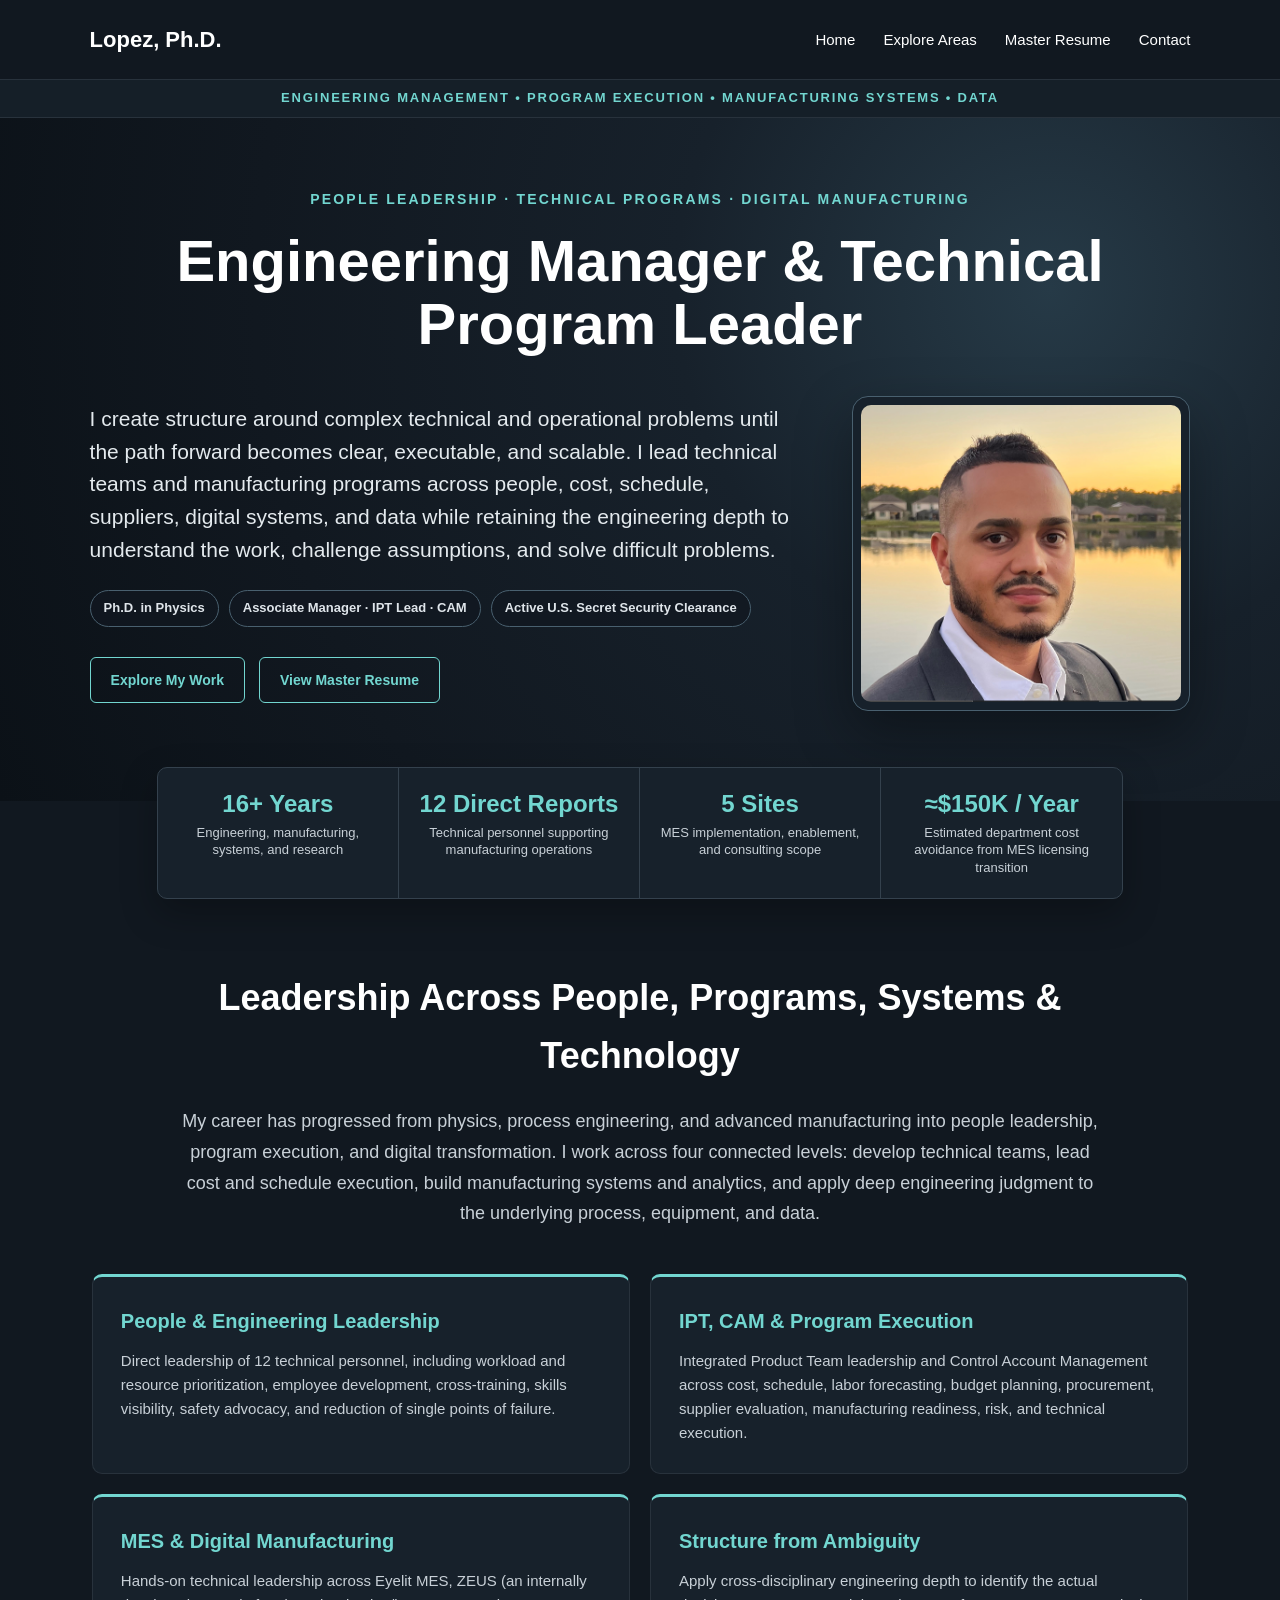
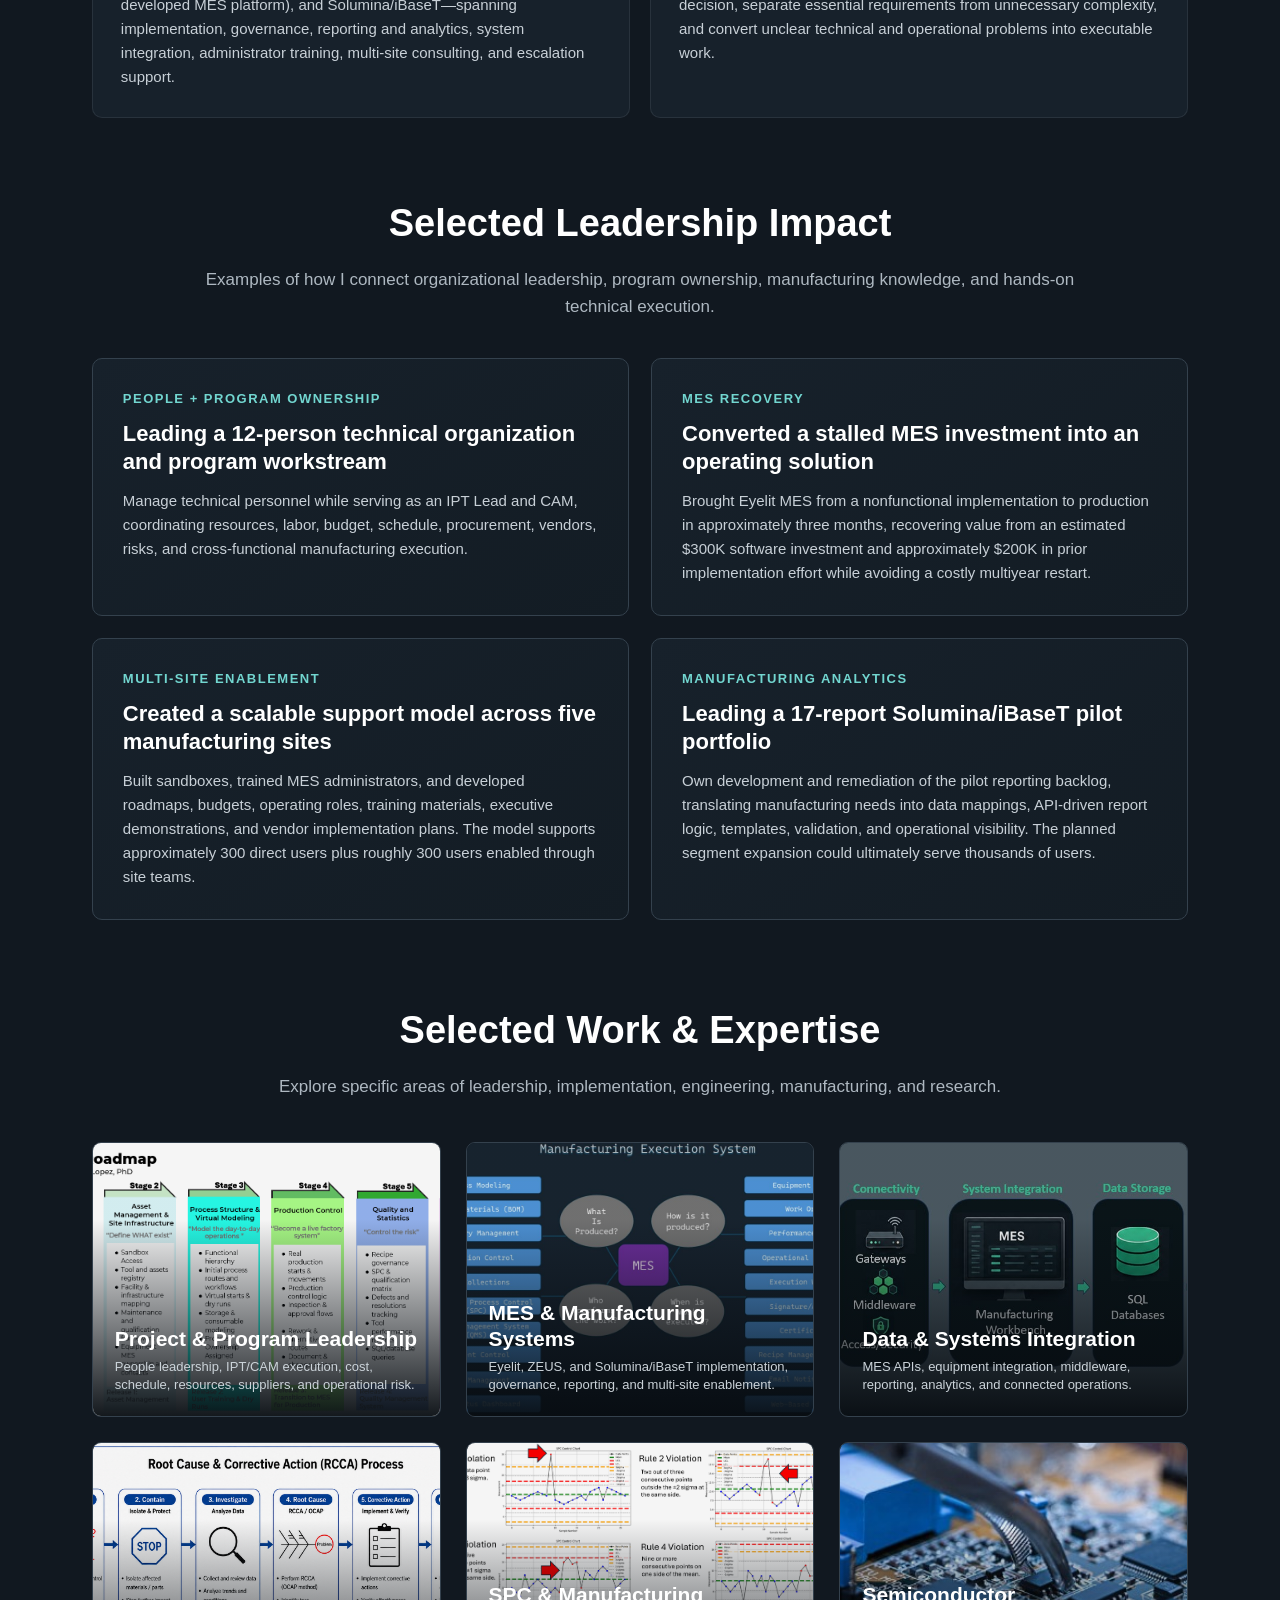
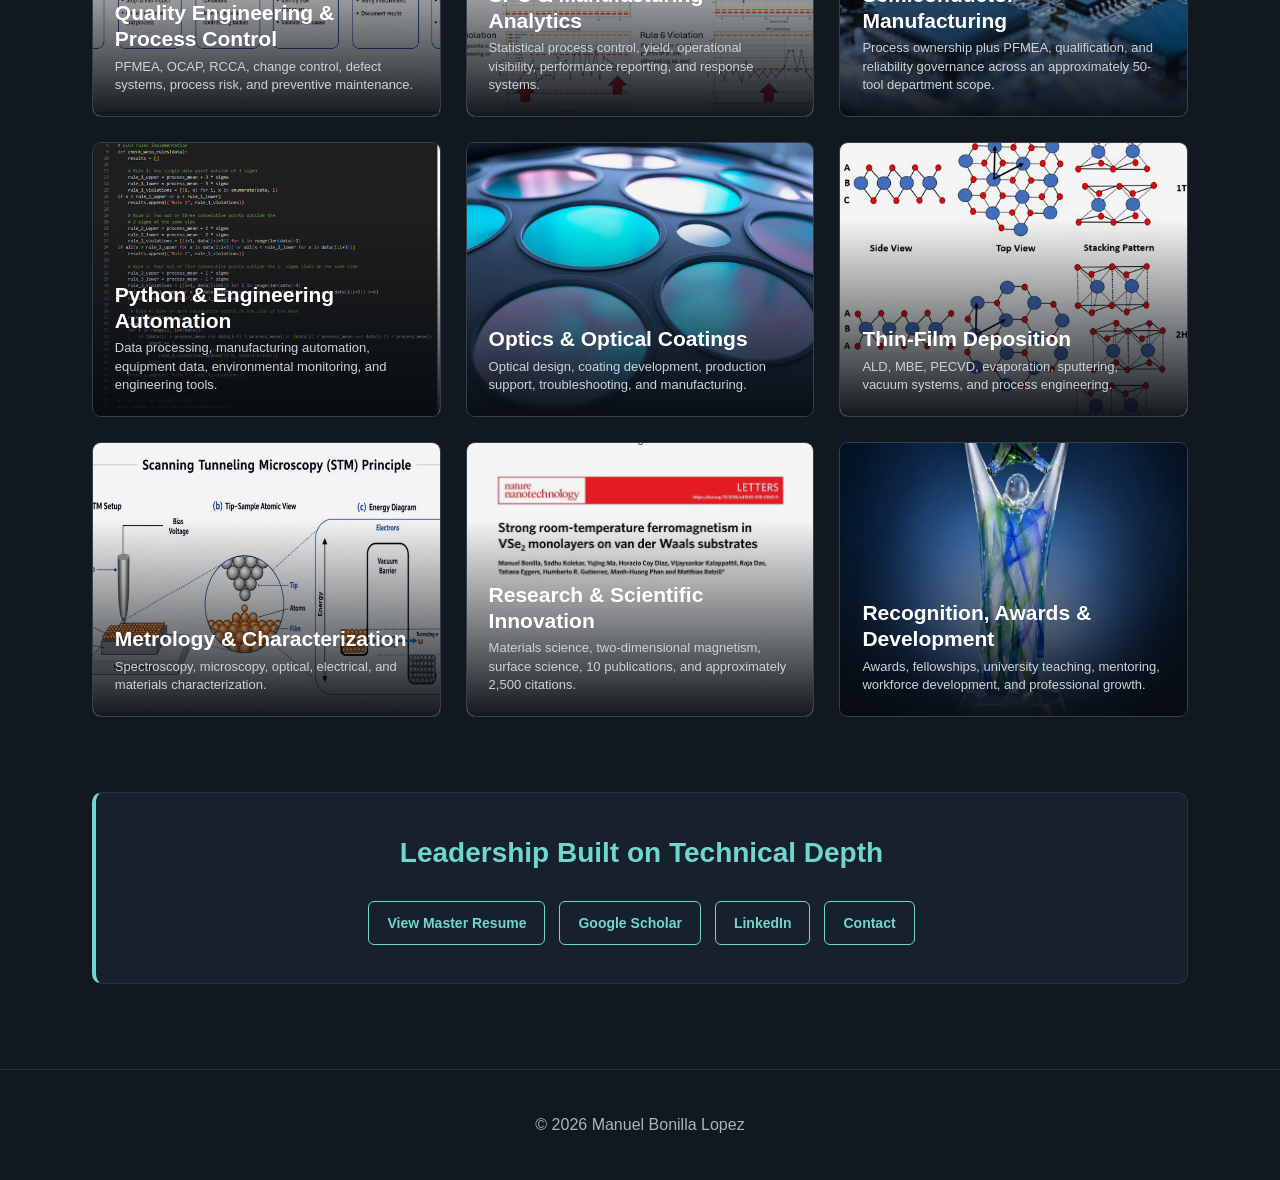
==== index.html @ f8a0693d "Update index.html" ====
<!DOCTYPE html>
<html lang="en">
<head>
  <!-- Google tag (gtag.js) -->
  <script async src="https://www.googletagmanager.com/gtag/js?id=G-2E1W9HQ8JG"></script>
  <script>
    window.dataLayer = window.dataLayer || [];
    function gtag(){dataLayer.push(arguments);}
    gtag('js', new Date());

    gtag('config', 'G-2E1W9HQ8JG');
  </script>
  <meta charset="UTF-8">
  <meta name="viewport" content="width=device-width, initial-scale=1.0">
  <title>Manuel Bonilla Lopez, Ph.D. | Engineering Manager &amp; Technical Program Leader</title>

  <meta name="description" content="Engineering manager and technical program leader with experience across manufacturing operations, IPT and CAM execution, MES, digital transformation, data, semiconductor manufacturing, optics, and advanced materials.">
  <meta name="theme-color" content="#111820">
  <link rel="canonical" href="https://mbonilla1888.github.io/">

  <meta property="og:type" content="website">
  <meta property="og:title" content="Manuel Bonilla Lopez, Ph.D. | Engineering Manager &amp; Technical Program Leader">
  <meta property="og:description" content="People leadership, technical program execution, digital manufacturing, MES, data, and deep engineering expertise.">
  <meta property="og:url" content="https://mbonilla1888.github.io/">

  <style>
    /* =========================================================
       GLOBAL
    ========================================================= */

    * {
      box-sizing: border-box;
      margin: 0;
      padding: 0;
    }

    html {
      scroll-behavior: smooth;
    }

    body {
      font-family: Arial, Helvetica, sans-serif;
      background: #111820;
      color: white;
      line-height: 1.6;
    }

    a {
      color: inherit;
    }

    /* =========================================================
       STICKY HEADER
    ========================================================= */

    .sticky-shell {
      position: sticky;
      top: 0;
      z-index: 1000;
      background: #111820;
    }

    header {
      display: flex;
      justify-content: space-between;
      align-items: center;
      padding: 22px 7%;
      background: #111820;
      border-bottom: 1px solid #28323c;
    }

    .name {
      font-size: 22px;
      font-weight: bold;
      white-space: nowrap;
    }

    nav {
      display: flex;
      align-items: center;
      gap: 28px;
    }

    nav a {
      color: white;
      text-decoration: none;
      font-size: 15px;
      transition: color .2s ease;
    }

    nav a:hover {
      color: #72d6d0;
    }

    .page-bar {
      background: #151f28;
      color: #72d6d0;
      text-align: center;
      font-size: 13px;
      font-weight: bold;
      letter-spacing: 1.8px;
      text-transform: uppercase;
      padding: 8px 20px;
      border-bottom: 1px solid #28323c;
    }

    /* =========================================================
       HERO
    ========================================================= */

    .hero {
      min-height: 560px;
      display: flex;
      align-items: center;
      padding: 70px 7% 90px;
      background:
        radial-gradient(
          circle at 82% 25%,
          #263a47 0,
          #17212b 32%,
          #111820 68%,
          #0b1117 100%
        );
    }

    .hero-shell {
      width: 100%;
      max-width: 1200px;
      margin: auto;
    }

    .hero-heading {
      max-width: 1100px;
      margin: 0 auto 40px;
      text-align: center;
    }

    .hero-small {
      color: #72d6d0;
      font-size: 14px;
      font-weight: bold;
      letter-spacing: 2.2px;
      text-transform: uppercase;
      margin-bottom: 20px;
    }

    .hero h1 {
      font-size: 58px;
      line-height: 1.08;
      margin-bottom: 0;
    }

    .hero-inner {
      width: 100%;
      display: grid;
      grid-template-columns: minmax(0, 1.35fr) minmax(320px, .65fr);
      gap: 60px;
      align-items: center;
    }

    .hero-content {
      max-width: 780px;
    }

    .hero-lead {
      max-width: 780px;
      font-size: 21px;
      line-height: 1.55;
      color: #e4eaee;
    }

    .hero-credentials {
      display: flex;
      flex-wrap: wrap;
      gap: 10px;
      margin-top: 24px;
    }

    .hero-credentials span {
      display: inline-block;
      padding: 7px 13px;
      color: #dfe5ea;
      background: rgba(17, 24, 32, .78);
      border: 1px solid #49606f;
      border-radius: 999px;
      font-size: 13px;
      font-weight: bold;
    }

    .hero-actions {
      display: flex;
      flex-wrap: wrap;
      gap: 14px;
      margin-top: 30px;
    }

    .hero-actions a {
      display: inline-block;
      text-decoration: none;
      border: 1px solid #72d6d0;
      color: #72d6d0;
      padding: 11px 20px;
      border-radius: 6px;
      font-weight: bold;
      font-size: 14px;
      transition: all .2s ease;
    }

    .hero-actions a:hover {
      background: #72d6d0;
      color: #111820;
    }

    .hero-profile {
      width: 100%;
      max-width: 430px;
      justify-self: end;
      padding: 8px;
      background: #17212b;
      border: 1px solid #49606f;
      border-radius: 16px;
      box-shadow: 0 22px 55px rgba(0, 0, 0, .35);
    }

    .hero-profile img {
      display: block;
      width: 100%;
      height: auto;
      border-radius: 10px;
    }

    nav a:focus-visible,
    .hero-actions a:focus-visible,
    .project-card:focus-visible,
    .closing-links a:focus-visible {
      outline: 3px solid #72d6d0;
      outline-offset: 4px;
    }

    /* =========================================================
       IMPACT STRIP
    ========================================================= */

    .impact-strip {
      position: relative;
      z-index: 2;
      max-width: 1120px;
      margin: -34px auto 0;
      padding: 0 6%;
    }

    .impact-grid {
      display: grid;
      grid-template-columns: repeat(4, 1fr);
      background: #17212b;
      border: 1px solid #34414d;
      border-radius: 10px;
      box-shadow: 0 14px 36px rgba(0, 0, 0, .28);
      overflow: hidden;
    }

    .impact-item {
      padding: 22px 16px;
      text-align: center;
      border-right: 1px solid #34414d;
    }

    .impact-item:last-child {
      border-right: 0;
    }

    .impact-item strong {
      display: block;
      color: #72d6d0;
      font-size: 24px;
      line-height: 1.15;
      margin-bottom: 6px;
    }

    .impact-item span {
      display: block;
      color: #c8d0d7;
      font-size: 13px;
      line-height: 1.35;
    }

    /* =========================================================
       MAIN
    ========================================================= */

    main {
      max-width: 1250px;
      margin: auto;
      padding: 70px 6% 85px;
    }

    /* =========================================================
       POSITIONING
    ========================================================= */

    .intro {
      max-width: 1000px;
      margin: 0 auto 45px;
      text-align: center;
    }

    .intro h2 {
      font-size: 36px;
      margin-bottom: 22px;
    }

    .intro p {
      color: #c8d0d7;
      font-size: 18px;
      line-height: 1.7;
      max-width: 920px;
      margin: auto;
    }

    /* =========================================================
       LEADERSHIP VALUE
    ========================================================= */

    .value-grid {
      display: grid;
      grid-template-columns: repeat(2, 1fr);
      gap: 20px;
      margin-bottom: 75px;
    }

    .value-card {
      background: #17212b;
      border: 1px solid #28323c;
      border-top: 3px solid #72d6d0;
      border-radius: 10px;
      padding: 28px;
    }

    .value-card h3 {
      color: #72d6d0;
      font-size: 20px;
      margin-bottom: 12px;
    }

    .value-card p {
      color: #c8d0d7;
      font-size: 15px;
    }

    /* =========================================================
       SELECTED LEADERSHIP IMPACT
    ========================================================= */

    .leadership-impact {
      margin-bottom: 80px;
    }

    .section-heading {
      max-width: 880px;
      margin: 0 auto 38px;
      text-align: center;
    }

    .section-heading h2 {
      font-size: 38px;
      margin-bottom: 12px;
    }

    .section-heading p {
      color: #aeb8c1;
      font-size: 17px;
    }

    .leadership-grid {
      display: grid;
      grid-template-columns: repeat(2, 1fr);
      gap: 22px;
    }

    .leadership-card {
      background: linear-gradient(145deg, #17212b, #131c24);
      border: 1px solid #34414d;
      border-radius: 10px;
      padding: 30px;
    }

    .leadership-card .eyebrow {
      color: #72d6d0;
      font-size: 13px;
      font-weight: bold;
      letter-spacing: 1.5px;
      text-transform: uppercase;
      margin-bottom: 10px;
    }

    .leadership-card h3 {
      font-size: 22px;
      line-height: 1.3;
      margin-bottom: 12px;
    }

    .leadership-card p {
      color: #c8d0d7;
      font-size: 15px;
    }

    /* =========================================================
       EXPERTISE SECTION
    ========================================================= */

    .projects {
      scroll-margin-top: 120px;
    }

    .projects-heading {
      text-align: center;
      margin-bottom: 42px;
    }

    .projects-heading h2 {
      font-size: 38px;
      margin-bottom: 12px;
    }

    .projects-heading p {
      color: #aeb8c1;
      font-size: 17px;
    }

    /* =========================================================
       PROJECT GRID
    ========================================================= */

    .project-grid {
      display: grid;
      grid-template-columns: repeat(3, 1fr);
      gap: 25px;
    }

    .project-card {
      position: relative;
      height: 275px;
      overflow: hidden;
      border-radius: 9px;
      border: 1px solid #34414d;
      text-decoration: none;
      color: white;
      background: #17212b;
      transition: transform .25s ease, border-color .25s ease;
    }

    .project-card:hover {
      transform: translateY(-4px);
      border-color: #72d6d0;
    }

    .project-card img {
      width: 100%;
      height: 100%;
      object-fit: cover;
      display: block;
      transition: transform .35s ease;
    }

    .project-card:hover img {
      transform: scale(1.045);
    }

    .project-overlay {
      position: absolute;
      inset: 0;
      display: flex;
      flex-direction: column;
      justify-content: flex-end;
      padding: 22px;
      background:
        linear-gradient(
          to bottom,
          rgba(0, 0, 0, .04) 28%,
          rgba(7, 12, 17, .95) 100%
        );
    }

    .project-overlay h3 {
      font-size: 21px;
      line-height: 1.25;
      margin-bottom: 5px;
    }

    .project-overlay p {
      color: #cbd3d9;
      font-size: 13px;
      line-height: 1.4;
    }

    /* =========================================================
       CLOSING
    ========================================================= */

    .closing {
      margin-top: 75px;
      background: #17212b;
      border: 1px solid #28323c;
      border-left: 4px solid #72d6d0;
      border-radius: 10px;
      padding: 38px;
      text-align: center;
    }

    .closing h2 {
      color: #72d6d0;
      font-size: 28px;
      margin-bottom: 16px;
    }

    .closing p {
      color: #c8d0d7;
      max-width: 880px;
      margin: auto;
      font-size: 17px;
    }

    .closing-links {
      display: flex;
      justify-content: center;
      flex-wrap: wrap;
      gap: 14px;
      margin-top: 25px;
    }

    .closing-links a {
      text-decoration: none;
      color: #72d6d0;
      border: 1px solid #72d6d0;
      padding: 10px 18px;
      border-radius: 6px;
      font-weight: bold;
      font-size: 14px;
    }

    .closing-links a:hover {
      background: #72d6d0;
      color: #111820;
    }

    /* =========================================================
       FOOTER
    ========================================================= */

    footer {
      text-align: center;
      padding: 42px;
      border-top: 1px solid #28323c;
      color: #aab3bb;
    }

    /* =========================================================
       RESPONSIVE
    ========================================================= */

    @media (max-width: 1000px) {
      .hero-inner {
        grid-template-columns: 1fr;
        gap: 38px;
        text-align: center;
      }

      .hero-content {
        max-width: 900px;
        margin: auto;
      }

      .hero-lead {
        margin: auto;
      }

      .hero-credentials,
      .hero-actions {
        justify-content: center;
      }

      .hero-profile {
        max-width: 390px;
        margin: auto;
        justify-self: center;
      }

      .project-grid {
        grid-template-columns: repeat(2, 1fr);
      }

      .impact-grid {
        grid-template-columns: repeat(2, 1fr);
      }

      .impact-item:nth-child(2) {
        border-right: 0;
      }

      .impact-item:nth-child(-n+2) {
        border-bottom: 1px solid #34414d;
      }

      .hero h1 {
        font-size: 48px;
      }
    }

    @media (max-width: 700px) {
      header {
        flex-direction: column;
        gap: 15px;
        padding: 16px 5%;
      }

      nav {
        gap: 16px;
        flex-wrap: wrap;
        justify-content: center;
      }

      .name {
        font-size: 20px;
      }

      .page-bar {
        font-size: 11px;
      }

      .hero {
        min-height: auto;
        padding: 45px 7% 70px;
      }

      .hero-profile {
        max-width: 320px;
      }

      .hero h1 {
        font-size: 37px;
      }

      .hero-lead {
        font-size: 18px;
      }

      main {
        padding-top: 50px;
      }

      .intro h2,
      .section-heading h2,
      .projects-heading h2 {
        font-size: 31px;
      }

      .project-grid,
      .value-grid,
      .leadership-grid {
        grid-template-columns: 1fr;
      }

      .impact-strip {
        margin-top: -24px;
      }

      .project-card {
        height: 270px;
      }

      .closing {
        padding: 28px 22px;
      }
    }
  </style>
</head>

<body>
  <!-- =========================================================
       HEADER
  ========================================================= -->

  <div class="sticky-shell">
    <header>
      <div class="name"> Lopez, Ph.D.</div>

      <nav aria-label="Primary navigation">
        <a href="index.html">Home</a>
        <a href="#projects">Explore Areas</a>
        <a href="Manuel%20Bonilla%20Lopez%20PhD%20Master%20Resume.pdf">Master Resume</a>
        <a href="contact.html">Contact</a>
      </nav>
    </header>

    <div class="page-bar">
      Engineering Management • Program Execution • Manufacturing Systems • Data
    </div>
  </div>

  <!-- =========================================================
       HERO
  ========================================================= -->

  <section class="hero">
    <div class="hero-shell">
      <div class="hero-heading">
        <div class="hero-small">
          People Leadership · Technical Programs · Digital Manufacturing
        </div>

        <h1>Engineering Manager &amp; Technical Program Leader</h1>
      </div>

      <div class="hero-inner">
        <div class="hero-content">
          <p class="hero-lead">
            I create structure around complex technical and operational problems until 
            the path forward becomes clear, executable, and scalable. I lead technical 
            teams and manufacturing programs across people, cost, schedule, suppliers, digital systems, 
            and data while retaining the engineering depth to understand the work, challenge assumptions, and solve difficult problems.
          </p>

          <div class="hero-credentials" aria-label="Professional credentials">
            <span>Ph.D. in Physics</span>
            <span>Associate Manager · IPT Lead · CAM</span>
            <span>Active U.S. Secret Security Clearance</span>
          </div>

          <div class="hero-actions">
            <a href="#projects">Explore My Work</a>
            <a href="Manuel%20Bonilla%20Lopez%20PhD%20Master%20Resume.pdf">View Master Resume</a>
          </div>
        </div>

        <div class="hero-profile">
          <img src="assets/img/hero.png" alt="Professional portrait of Manuel Bonilla">
        </div>
      </div>
    </div>
  </section>

  <!-- =========================================================
       IMPACT AT A GLANCE
  ========================================================= -->

  <section class="impact-strip" aria-label="Career impact at a glance">
    <div class="impact-grid">
      <div class="impact-item">
        <strong>16+ Years</strong>
        <span>Engineering, manufacturing, systems, and research</span>
      </div>

      <div class="impact-item">
        <strong>12 Direct Reports</strong>
        <span>Technical personnel supporting manufacturing operations</span>
      </div>

      <div class="impact-item">
        <strong>5 Sites</strong>
        <span>MES implementation, enablement, and consulting scope</span>
      </div>

      <div class="impact-item">
        <strong>≈$150K / Year</strong>
        <span>Estimated department cost avoidance from MES licensing transition</span>
      </div>
    </div>
  </section>

  <main>
    <!-- =========================================================
         POSITIONING
    ========================================================= -->

    <section class="intro">
      <h2>Leadership Across People, Programs, Systems &amp; Technology</h2>

      <p>
        My career has progressed from physics, process engineering, and advanced
        manufacturing into people leadership, program execution, and digital
        transformation. I work across four connected levels: develop technical
        teams, lead cost and schedule execution, build manufacturing systems and
        analytics, and apply deep engineering judgment to the underlying process,
        equipment, and data.
      </p>
    </section>

    <!-- =========================================================
         LEADERSHIP VALUE
    ========================================================= -->

    <div class="value-grid">
      <div class="value-card">
        <h3>People &amp; Engineering Leadership</h3>
        <p>
          Direct leadership of 12 technical personnel, including workload and
          resource prioritization, employee development, cross-training, skills
          visibility, safety advocacy, and reduction of single points of failure.
        </p>
      </div>

      <div class="value-card">
        <h3>IPT, CAM &amp; Program Execution</h3>
        <p>
          Integrated Product Team leadership and Control Account Management across
          cost, schedule, labor forecasting, budget planning, procurement, supplier
          evaluation, manufacturing readiness, risk, and technical execution.
        </p>
      </div>

      <div class="value-card">
        <h3>MES &amp; Digital Manufacturing</h3>
        <p>
          Hands-on technical leadership across Eyelit MES, ZEUS (an internally developed MES platform), 
          and Solumina/iBaseT—spanning implementation, governance, reporting and analytics, system integration, 
          administrator training, multi-site consulting, and escalation support.
        </p>
      </div>

      <div class="value-card">
        <h3>Structure from Ambiguity</h3>
        <p>
          Apply cross-disciplinary engineering depth to identify the actual decision, 
          separate essential requirements from unnecessary complexity, and convert unclear 
          technical and operational problems into executable work.

        </p>
      </div>
    </div>

    <!-- =========================================================
         SELECTED LEADERSHIP IMPACT
    ========================================================= -->

    <section class="leadership-impact" aria-labelledby="leadership-impact-title">
      <div class="section-heading">
        <h2 id="leadership-impact-title">Selected Leadership Impact</h2>
        <p>
          Examples of how I connect organizational leadership, program ownership,
          manufacturing knowledge, and hands-on technical execution.
        </p>
      </div>

      <div class="leadership-grid">
        <article class="leadership-card">
          <div class="eyebrow">People + Program Ownership</div>
          <h3>Leading a 12-person technical organization and program workstream</h3>
          <p>
            Manage technical personnel while serving as an IPT Lead and CAM,
            coordinating resources, labor, budget, schedule, procurement, vendors,
            risks, and cross-functional manufacturing execution.
          </p>
        </article>

        <article class="leadership-card">
          <div class="eyebrow">MES Recovery</div>
          <h3>Converted a stalled MES investment into an operating solution</h3>
          <p>
            Brought Eyelit MES from a nonfunctional implementation to production in
            approximately three months, recovering value from an estimated $300K
            software investment and approximately $200K in prior implementation
            effort while avoiding a costly multiyear restart.
          </p>
        </article>

        <article class="leadership-card">
          <div class="eyebrow">Multi-Site Enablement</div>
          <h3>Created a scalable support model across five manufacturing sites</h3>
          <p>
            Built sandboxes, trained MES administrators, and developed roadmaps,
            budgets, operating roles, training materials, executive demonstrations,
            and vendor implementation plans. The model supports approximately 300
            direct users plus roughly 300 users enabled through site teams.
          </p>
        </article>

        <article class="leadership-card">
          <div class="eyebrow">Manufacturing Analytics</div>
          <h3>Leading a 17-report Solumina/iBaseT pilot portfolio</h3>
          <p>
            Own development and remediation of the pilot reporting backlog,
            translating manufacturing needs into data mappings, API-driven report
            logic, templates, validation, and operational visibility. The planned
            segment expansion could ultimately serve thousands of users.
          </p>
        </article>
      </div>
    </section>

    <!-- =========================================================
         WORK & EXPERTISE
    ========================================================= -->

    <section class="projects" id="projects">
      <div class="projects-heading">
        <h2>Selected Work &amp; Expertise</h2>
        <p>
          Explore specific areas of leadership, implementation, engineering,
          manufacturing, and research.
        </p>
      </div>

      <div class="project-grid">
        <a class="project-card" href="project-management.html">
          <img src="assets/img/project-management.png" alt="Technical project and program leadership" loading="lazy" decoding="async">
          <div class="project-overlay">
            <h3>Project &amp; Program Leadership</h3>
            <p>People leadership, IPT/CAM execution, cost, schedule, resources, suppliers, and operational risk.</p>
          </div>
        </a>

        <a class="project-card" href="mes.html">
          <img src="assets/img/mes.jpg" alt="Manufacturing execution systems" loading="lazy" decoding="async">
          <div class="project-overlay">
            <h3>MES &amp; Manufacturing Systems</h3>
            <p>Eyelit, ZEUS, and Solumina/iBaseT implementation, governance, reporting, and multi-site enablement.</p>
          </div>
        </a>

        <a class="project-card" href="data-systems.html">
          <img src="assets/img/data-systems.jpg" alt="Manufacturing data and systems integration" loading="lazy" decoding="async">
          <div class="project-overlay">
            <h3>Data &amp; Systems Integration</h3>
            <p>MES APIs, equipment integration, middleware, reporting, analytics, and connected operations.</p>
          </div>
        </a>

        <a class="project-card" href="quality.html">
          <img src="assets/img/quality.png" alt="Quality engineering and process control" loading="lazy" decoding="async">
          <div class="project-overlay">
            <h3>Quality Engineering &amp; Process Control</h3>
            <p>PFMEA, OCAP, RCCA, change control, defect systems, process risk, and preventive maintenance.</p>
          </div>
        </a>

        <a class="project-card" href="spc.html">
          <img src="assets/img/spc.png" alt="Statistical process control" loading="lazy" decoding="async">
          <div class="project-overlay">
            <h3>SPC &amp; Manufacturing Analytics</h3>
            <p>Statistical process control, yield, operational visibility, performance reporting, and response systems.</p>
          </div>
        </a>

        <a class="project-card" href="semiconductor.html">
          <img src="assets/img/semiconductor.jpg" alt="Semiconductor manufacturing" loading="lazy" decoding="async">
          <div class="project-overlay">
            <h3>Semiconductor Manufacturing</h3>
            <p>Process ownership plus PFMEA, qualification, and reliability governance across an approximately 50-tool department scope.</p>
          </div>
        </a>

        <a class="project-card" href="python.html">
          <img src="assets/img/python.png" alt="Python and engineering automation" loading="lazy" decoding="async">
          <div class="project-overlay">
            <h3>Python &amp; Engineering Automation</h3>
            <p>Data processing, manufacturing automation, equipment data, environmental monitoring, and engineering tools.</p>
          </div>
        </a>

        <a class="project-card" href="optical.html">
          <img src="assets/img/optics.jpg" alt="Optical engineering and coatings" loading="lazy" decoding="async">
          <div class="project-overlay">
            <h3>Optics &amp; Optical Coatings</h3>
            <p>Optical design, coating development, production support, troubleshooting, and manufacturing.</p>
          </div>
        </a>

        <a class="project-card" href="deposition.html">
          <img src="assets/img/deposition.jpg" alt="Thin-film deposition" loading="lazy" decoding="async">
          <div class="project-overlay">
            <h3>Thin-Film Deposition</h3>
            <p>ALD, MBE, PECVD, evaporation, sputtering, vacuum systems, and process engineering.</p>
          </div>
        </a>

        <a class="project-card" href="metrology.html">
          <img src="assets/img/metrology.jpg" alt="Metrology and materials characterization" loading="lazy" decoding="async">
          <div class="project-overlay">
            <h3>Metrology &amp; Characterization</h3>
            <p>Spectroscopy, microscopy, optical, electrical, and materials characterization.</p>
          </div>
        </a>

        <a class="project-card" href="research.html">
          <img src="assets/img/research.jpg" alt="Scientific research and innovation" loading="lazy" decoding="async">
          <div class="project-overlay">
            <h3>Research &amp; Scientific Innovation</h3>
            <p>Materials science, two-dimensional magnetism, surface science, 10 publications, and approximately 2,500 citations.</p>
          </div>
        </a>

        <a class="project-card" href="recognition.html">
          <img src="assets/img/rising-star.webp" alt="Professional recognition, teaching, and development" loading="lazy" decoding="async">
          <div class="project-overlay">
            <h3>Recognition, Awards &amp; Development</h3>
            <p>Awards, fellowships, university teaching, mentoring, workforce development, and professional growth.</p>
          </div>
        </a>
      </div>
    </section>

    <!-- =========================================================
         CLOSING
    ========================================================= -->

    <section class="closing">
      <h2>Leadership Built on Technical Depth</h2>

      <p>
        <Technical depth is the foundation of how I lead. It allows me to challenge assumptions,
          clarify the real decision, and create the structure teams need to solve complex problems and 
          execute with confidence.
      </p>

      <div class="closing-links">
        <a href="Manuel%20Bonilla%20Lopez%20PhD%20Master%20Resume.pdf">View Master Resume</a>

        <a href="https://scholar.google.com/citations?user=BniTvzsAAAAJ&amp;hl=en" target="_blank" rel="noopener">
          Google Scholar
        </a>

        <a href="https://www.linkedin.com/in/manuel-bonilla-lopez-ph-d/" target="_blank" rel="noopener">
          LinkedIn
        </a>

        <a href="contact.html">Contact</a>
      </div>
    </section>
  </main>

  <footer>
    © <span id="year">2026</span> Manuel Bonilla Lopez
  </footer>

  <script>
    document.getElementById("year").textContent = new Date().getFullYear();
  </script>
</body>

</html>
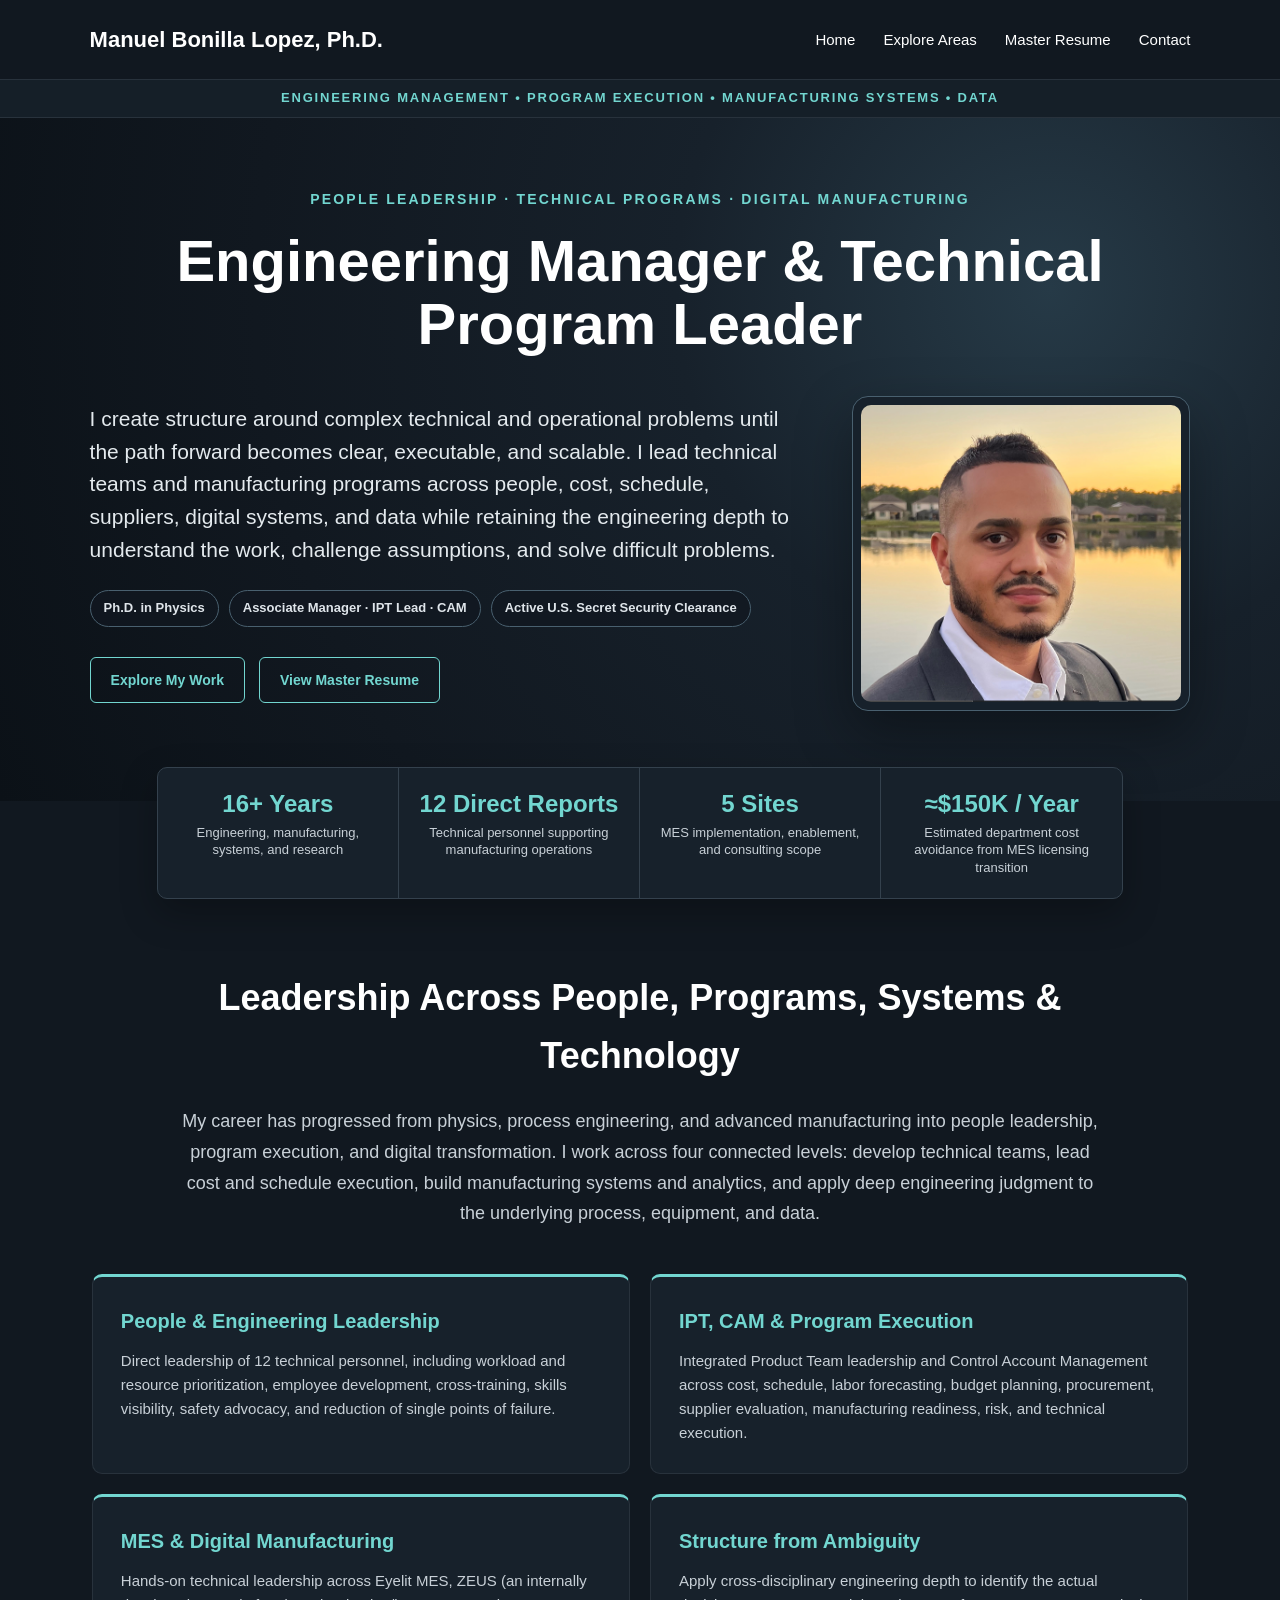
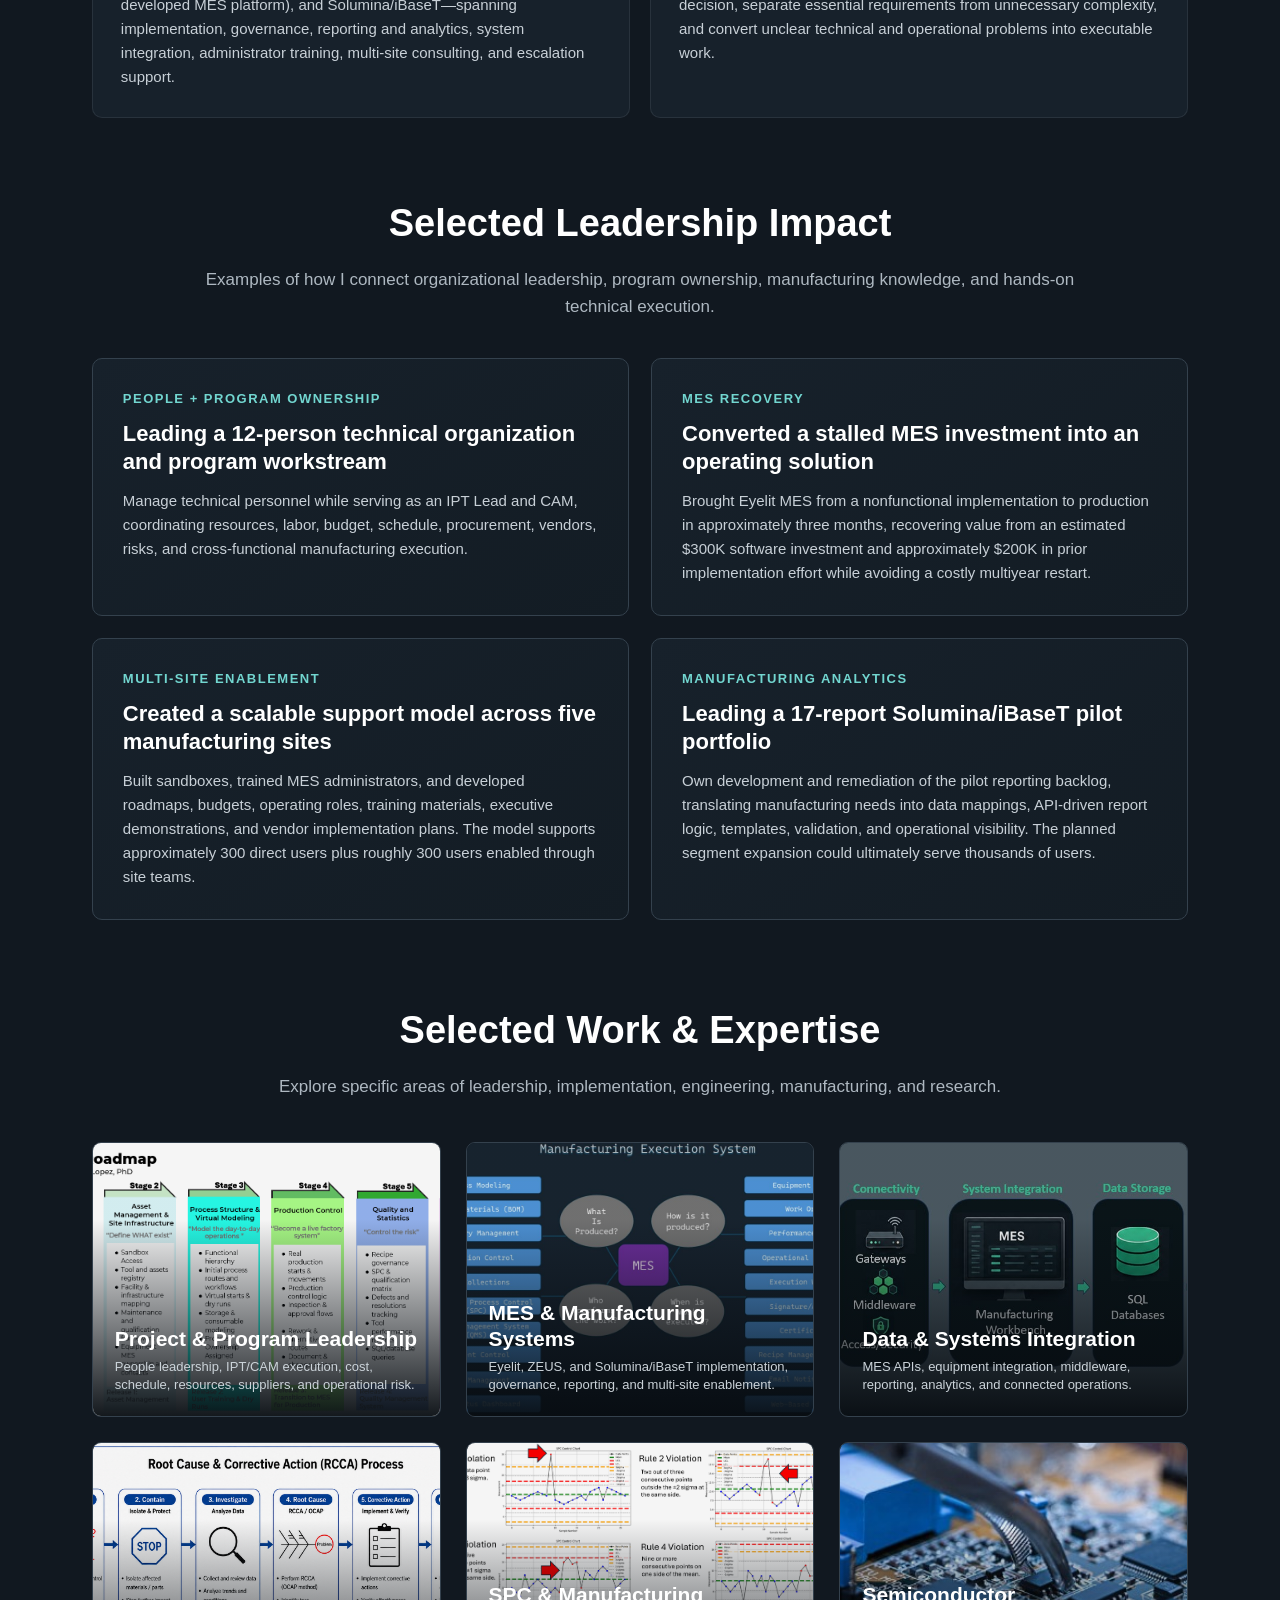
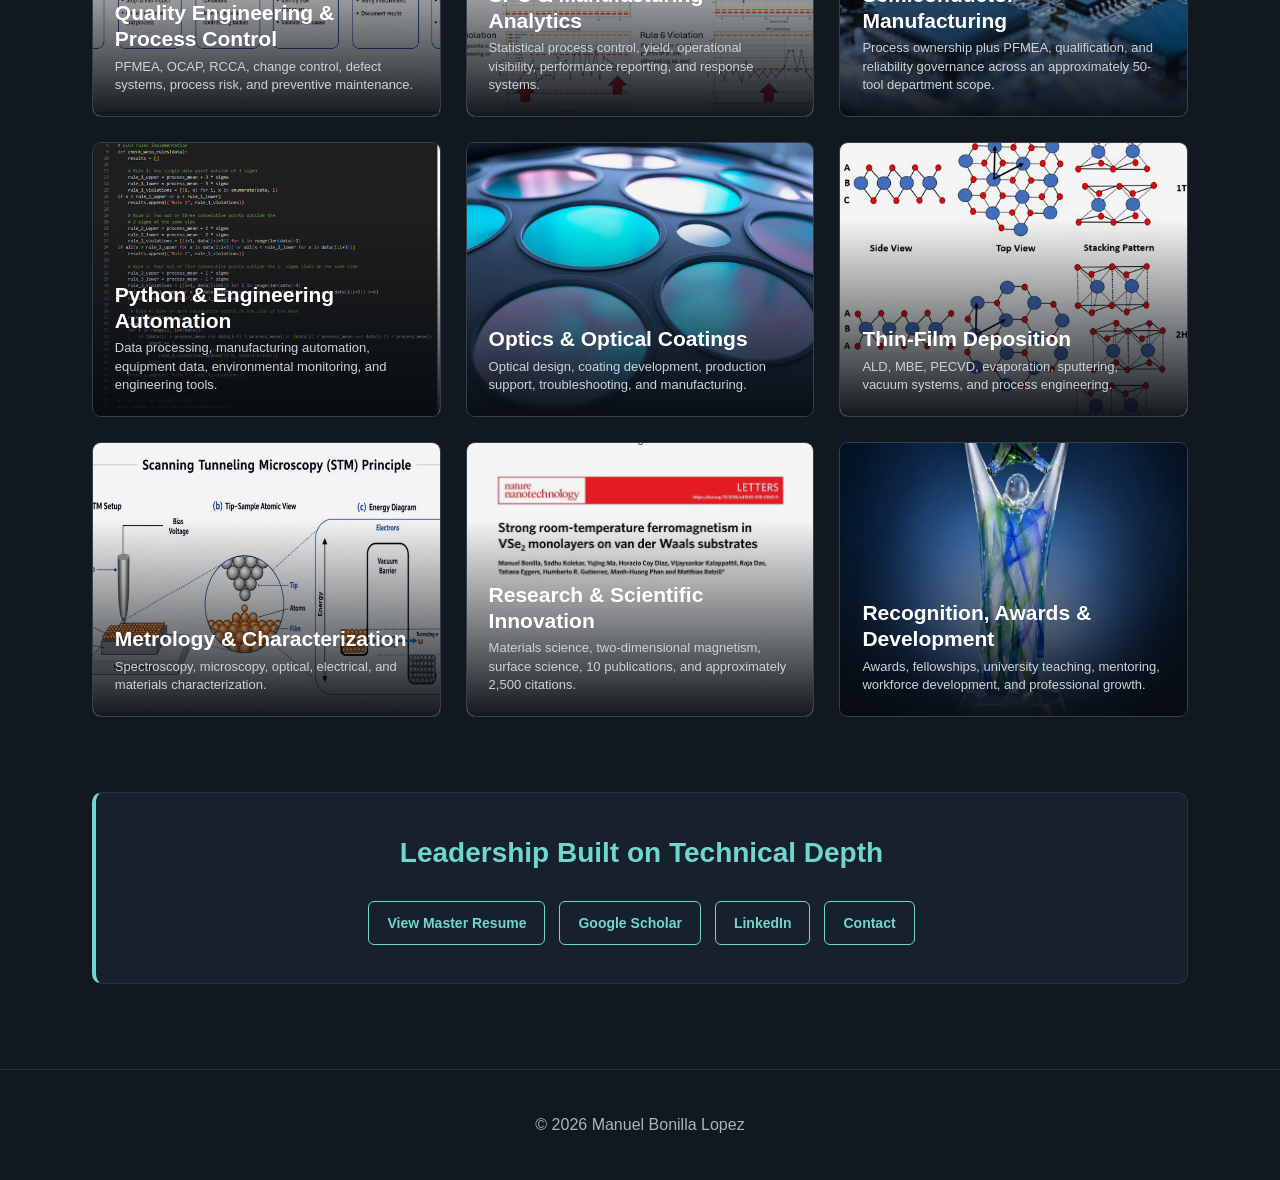
==== commit 2653264e: "Update index.html" ====
--- a/index.html
+++ b/index.html
@@ -682,7 +682,7 @@
 
   <div class="sticky-shell">
     <header>
-      <div class="name"> Lopez, Ph.D.</div>
+      <div class="name"> Manuel Bonilla Lopez, Ph.D.</div>
 
       <nav aria-label="Primary navigation">
         <a href="index.html">Home</a>
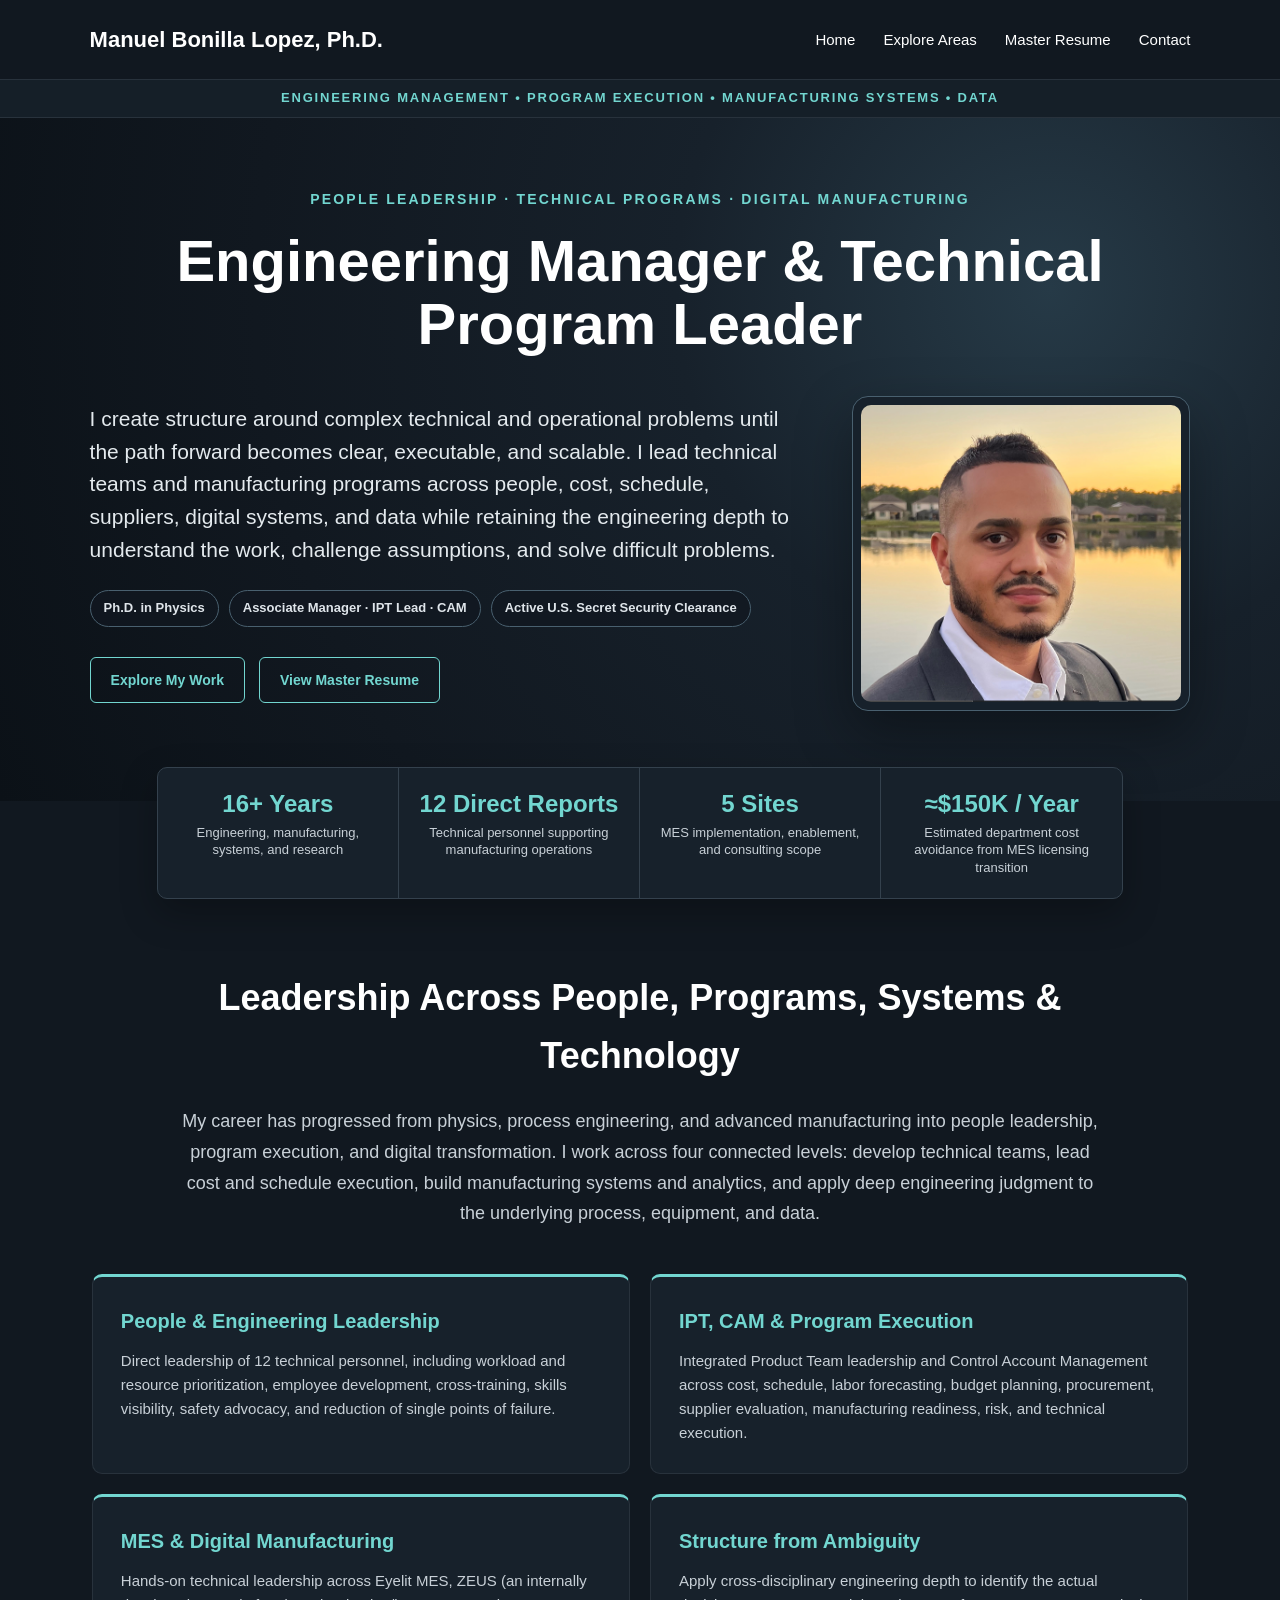
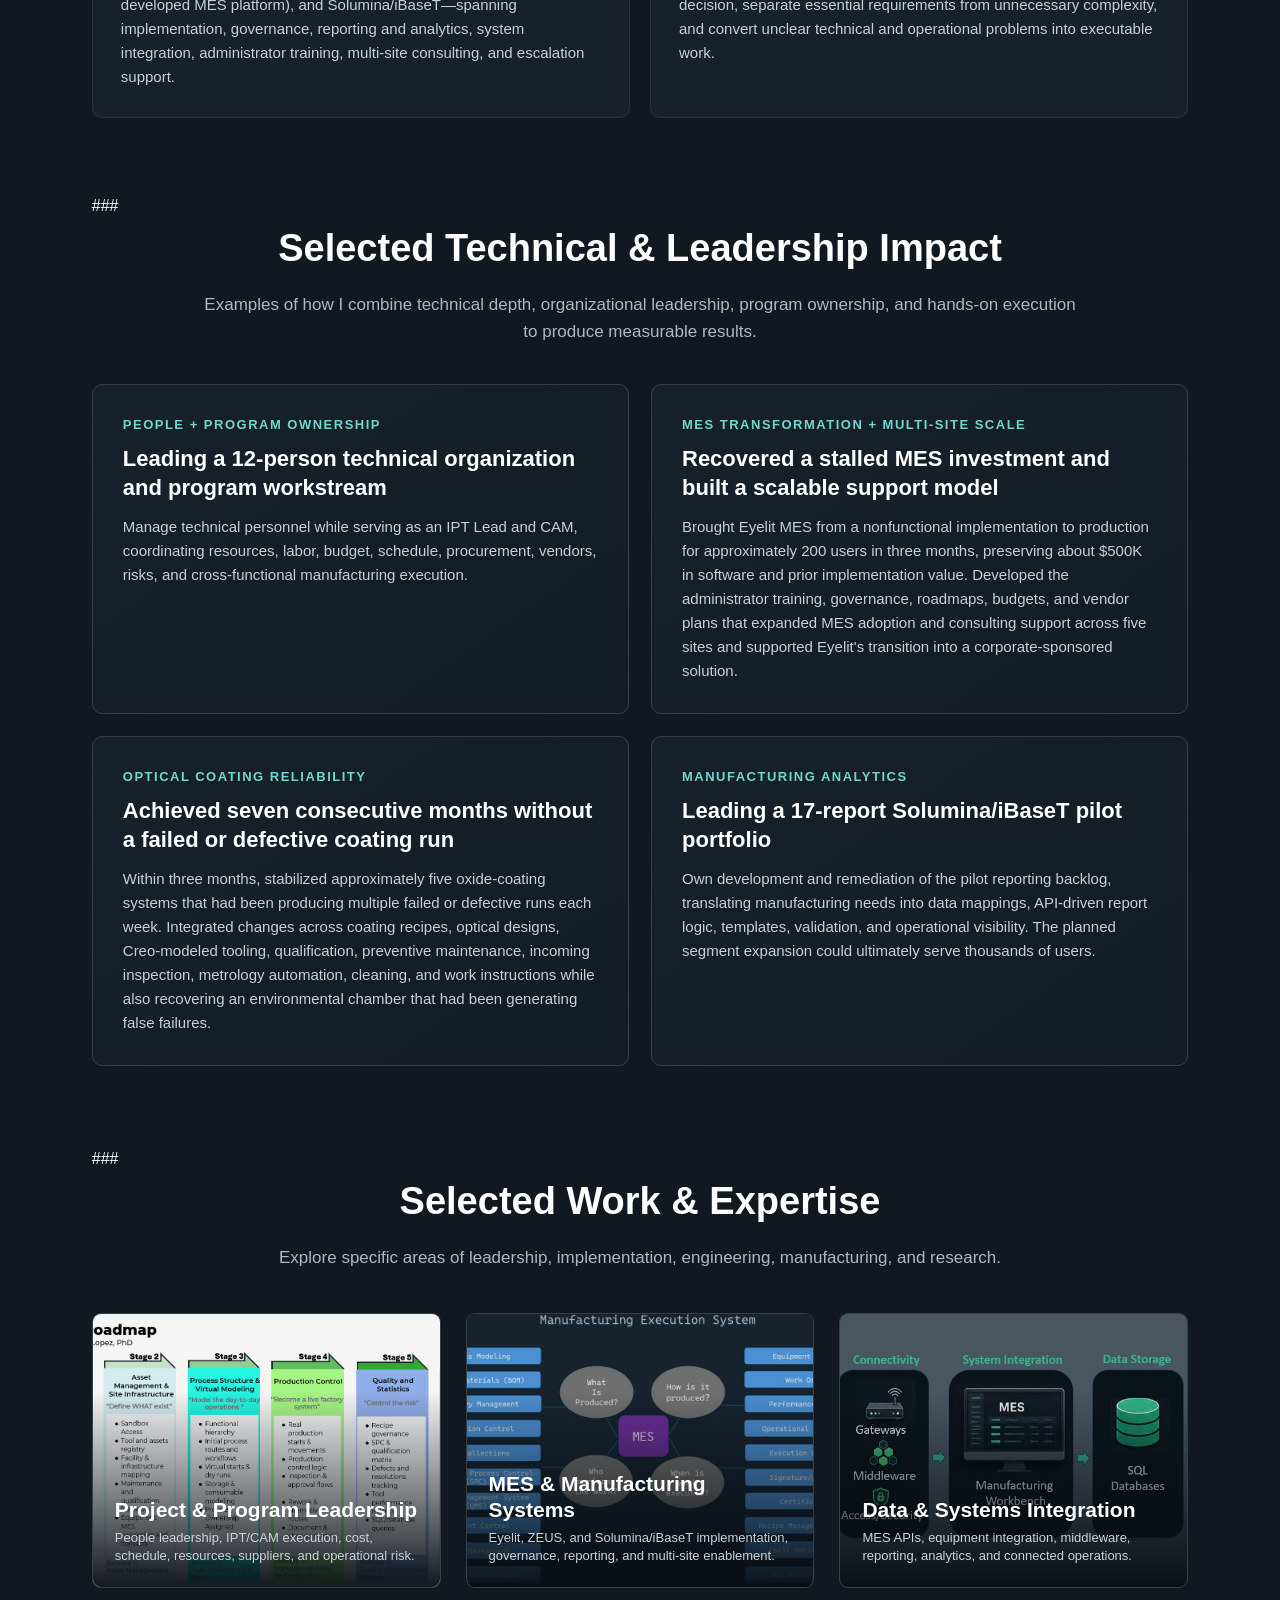
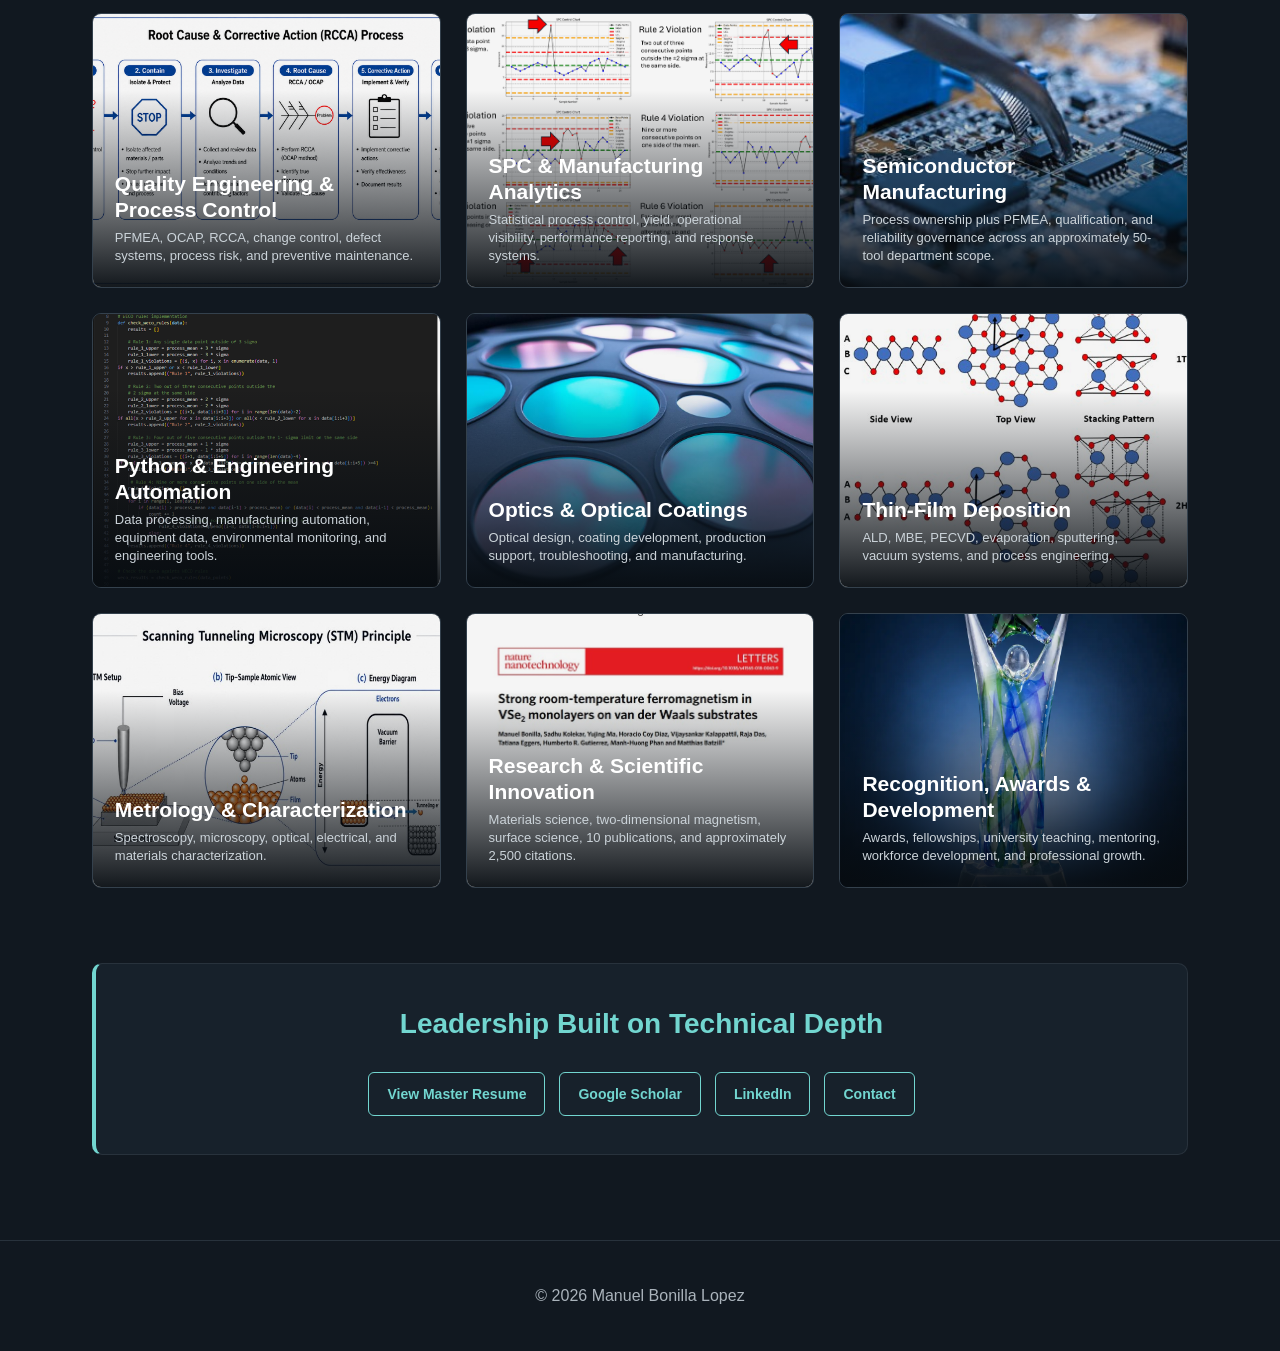
==== commit 69b5f130: "Update index.html" ====
--- a/index.html
+++ b/index.html
@@ -831,16 +831,16 @@
     <!-- =========================================================
          SELECTED LEADERSHIP IMPACT
     ========================================================= -->
-
+###
     <section class="leadership-impact" aria-labelledby="leadership-impact-title">
       <div class="section-heading">
-        <h2 id="leadership-impact-title">Selected Leadership Impact</h2>
+        <h2 id="leadership-impact-title">Selected Technical &amp; Leadership Impact</h2>
         <p>
-          Examples of how I connect organizational leadership, program ownership,
-          manufacturing knowledge, and hands-on technical execution.
+          Examples of how I combine technical depth, organizational leadership,
+          program ownership, and hands-on execution to produce measurable results.
         </p>
       </div>
-
+    
       <div class="leadership-grid">
         <article class="leadership-card">
           <div class="eyebrow">People + Program Ownership</div>
@@ -851,29 +851,33 @@
             risks, and cross-functional manufacturing execution.
           </p>
         </article>
-
+    
         <article class="leadership-card">
-          <div class="eyebrow">MES Recovery</div>
-          <h3>Converted a stalled MES investment into an operating solution</h3>
+          <div class="eyebrow">MES Transformation + Multi-Site Scale</div>
+          <h3>Recovered a stalled MES investment and built a scalable support model</h3>
           <p>
-            Brought Eyelit MES from a nonfunctional implementation to production in
-            approximately three months, recovering value from an estimated $300K
-            software investment and approximately $200K in prior implementation
-            effort while avoiding a costly multiyear restart.
+            Brought Eyelit MES from a nonfunctional implementation to production for
+            approximately 200 users in three months, preserving about $500K in software
+            and prior implementation value. Developed the administrator training,
+            governance, roadmaps, budgets, and vendor plans that expanded MES adoption
+            and consulting support across five sites and supported Eyelit's transition
+            into a corporate-sponsored solution.
           </p>
         </article>
-
+    
         <article class="leadership-card">
-          <div class="eyebrow">Multi-Site Enablement</div>
-          <h3>Created a scalable support model across five manufacturing sites</h3>
+          <div class="eyebrow">Optical Coating Reliability</div>
+          <h3>Achieved seven consecutive months without a failed or defective coating run</h3>
           <p>
-            Built sandboxes, trained MES administrators, and developed roadmaps,
-            budgets, operating roles, training materials, executive demonstrations,
-            and vendor implementation plans. The model supports approximately 300
-            direct users plus roughly 300 users enabled through site teams.
+            Within three months, stabilized approximately five oxide-coating systems
+            that had been producing multiple failed or defective runs each week.
+            Integrated changes across coating recipes, optical designs, Creo-modeled
+            tooling, qualification, preventive maintenance, incoming inspection,
+            metrology automation, cleaning, and work instructions while also recovering
+            an environmental chamber that had been generating false failures.
           </p>
         </article>
-
+    
         <article class="leadership-card">
           <div class="eyebrow">Manufacturing Analytics</div>
           <h3>Leading a 17-report Solumina/iBaseT pilot portfolio</h3>
@@ -886,7 +890,7 @@
         </article>
       </div>
     </section>
-
+###
     <!-- =========================================================
          WORK & EXPERTISE
     ========================================================= -->
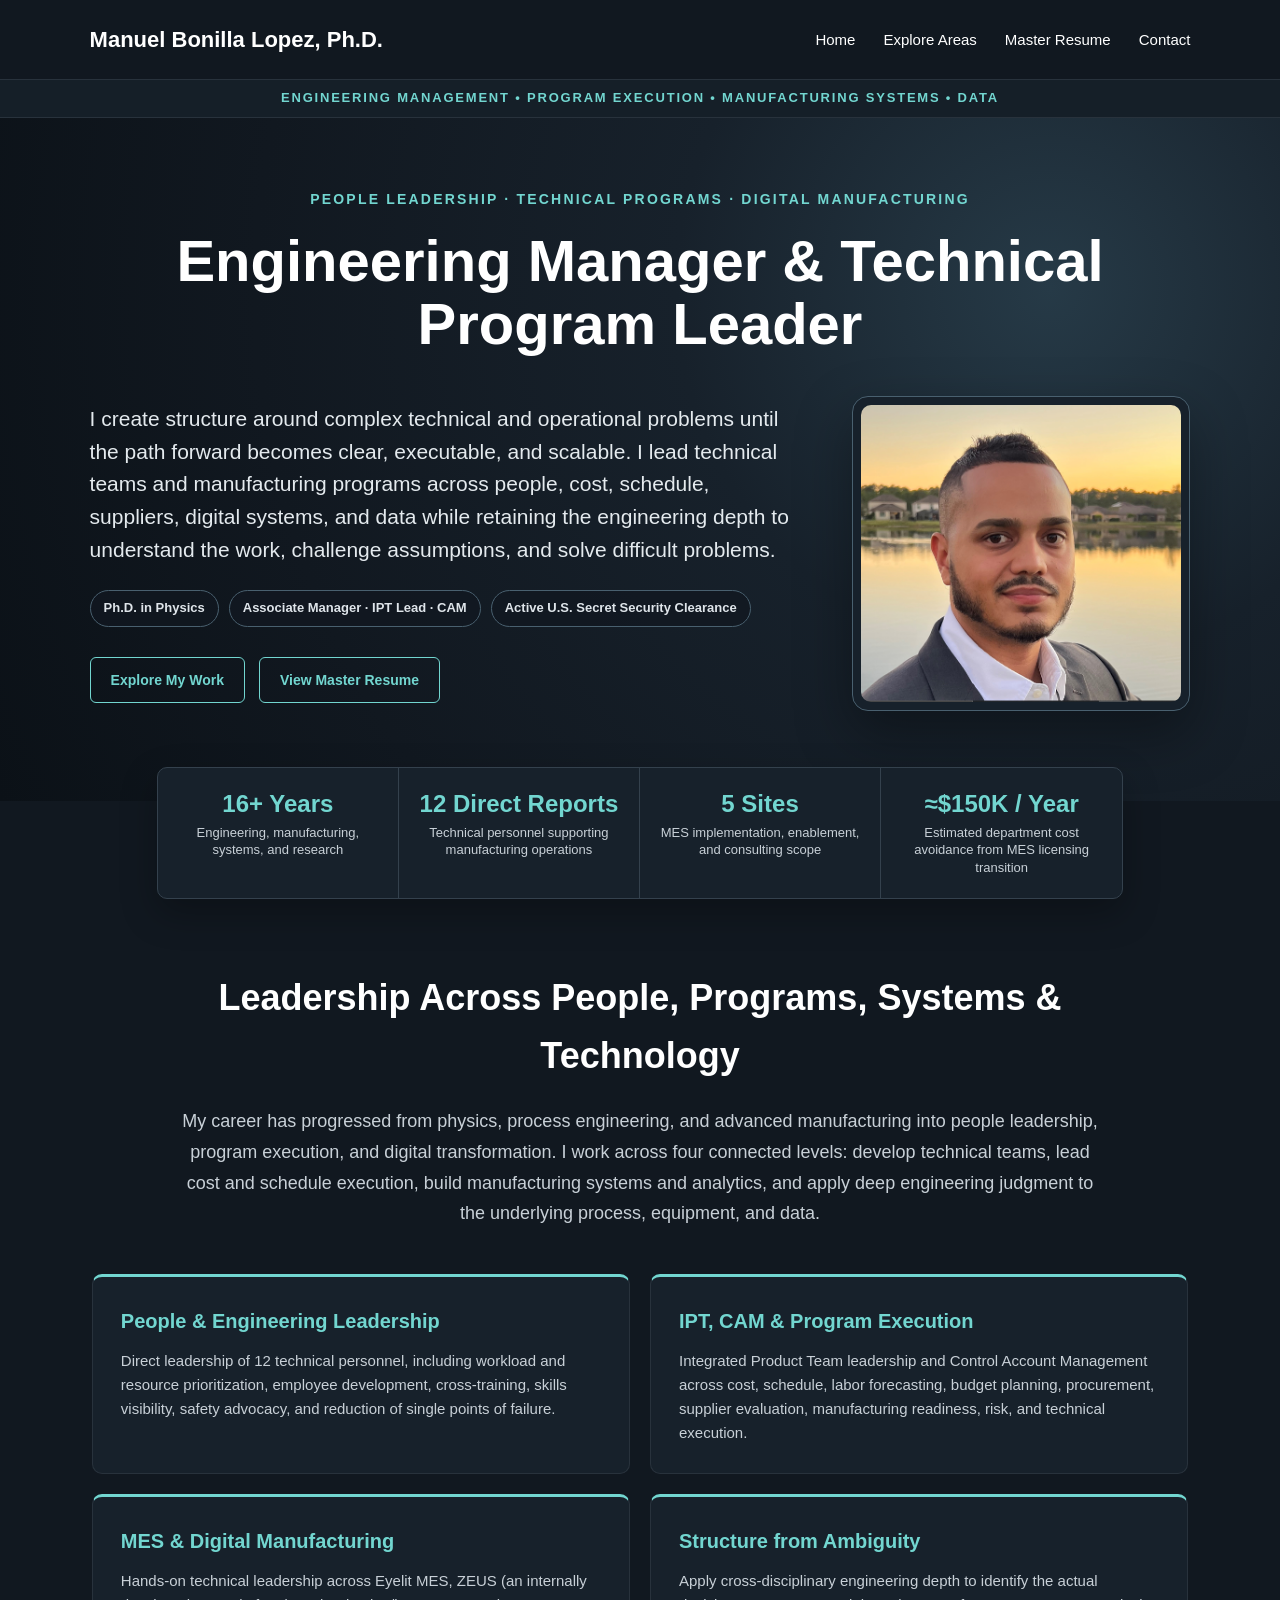
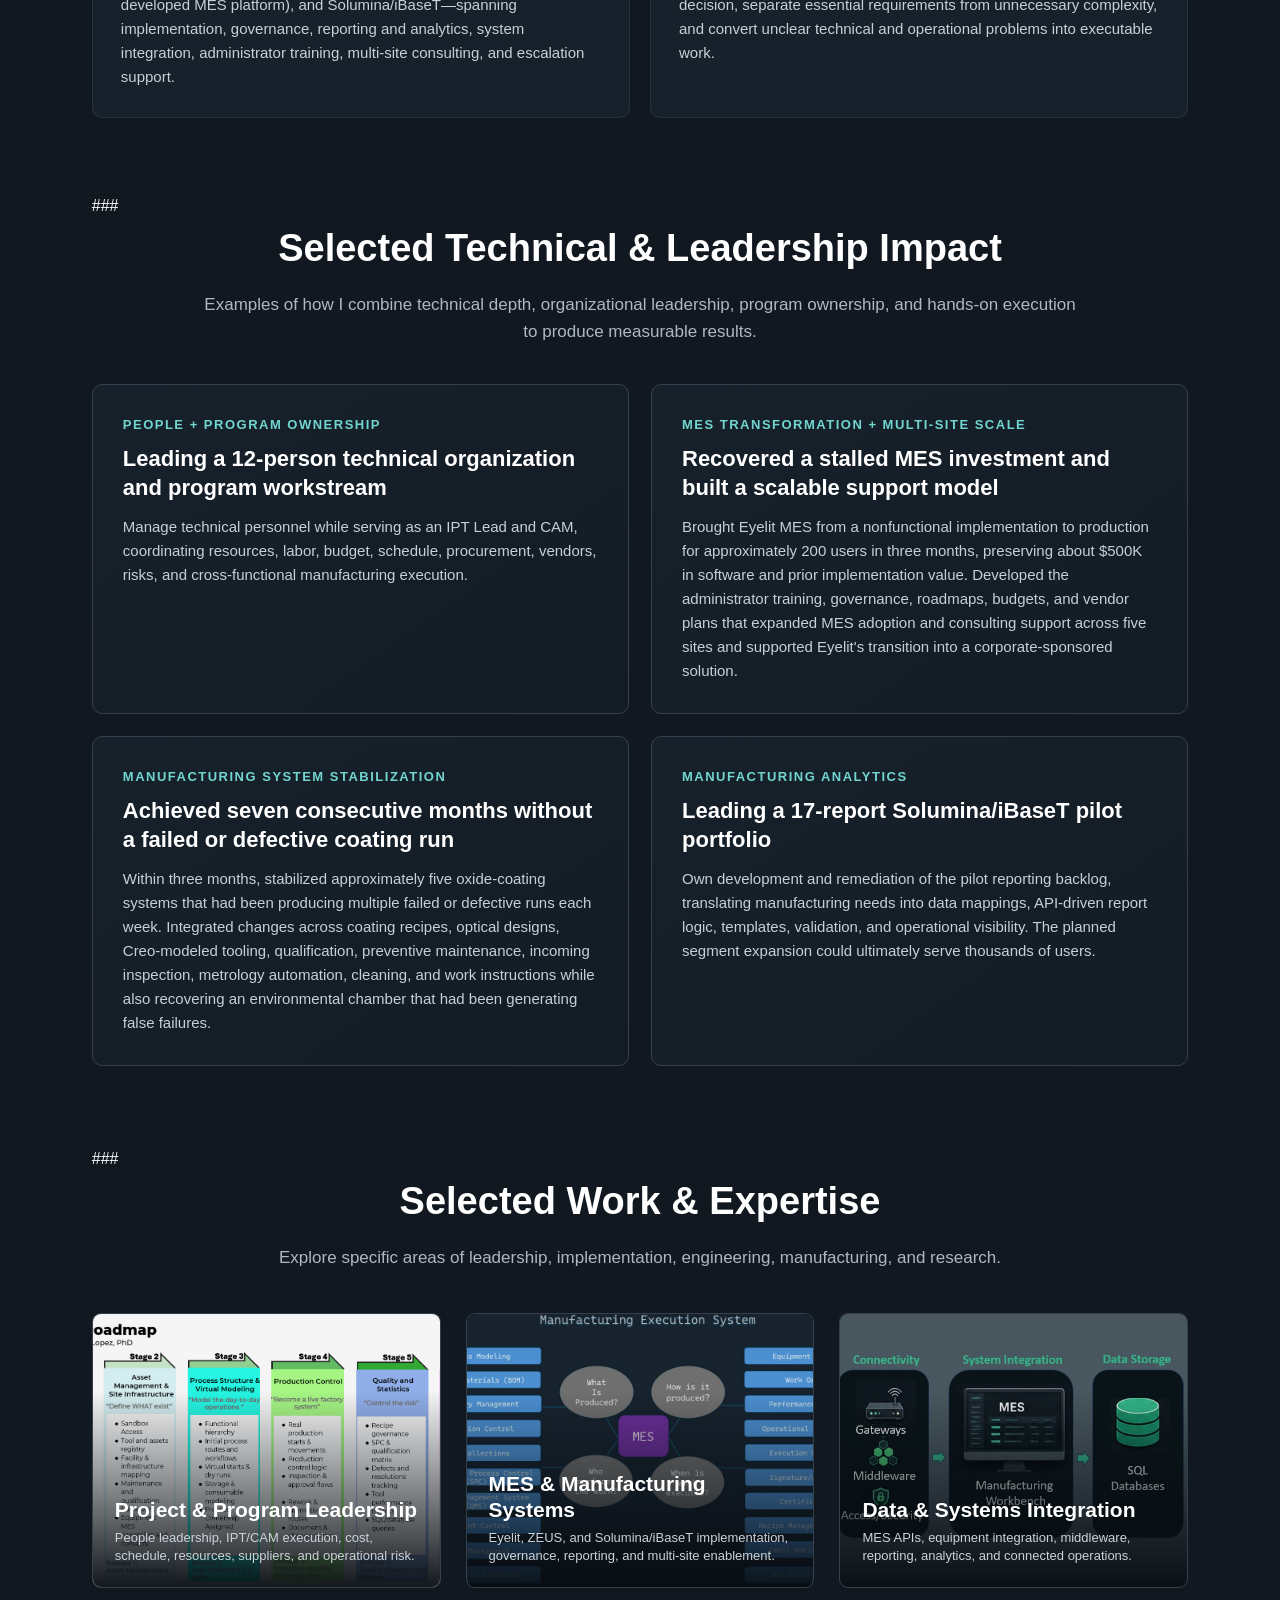
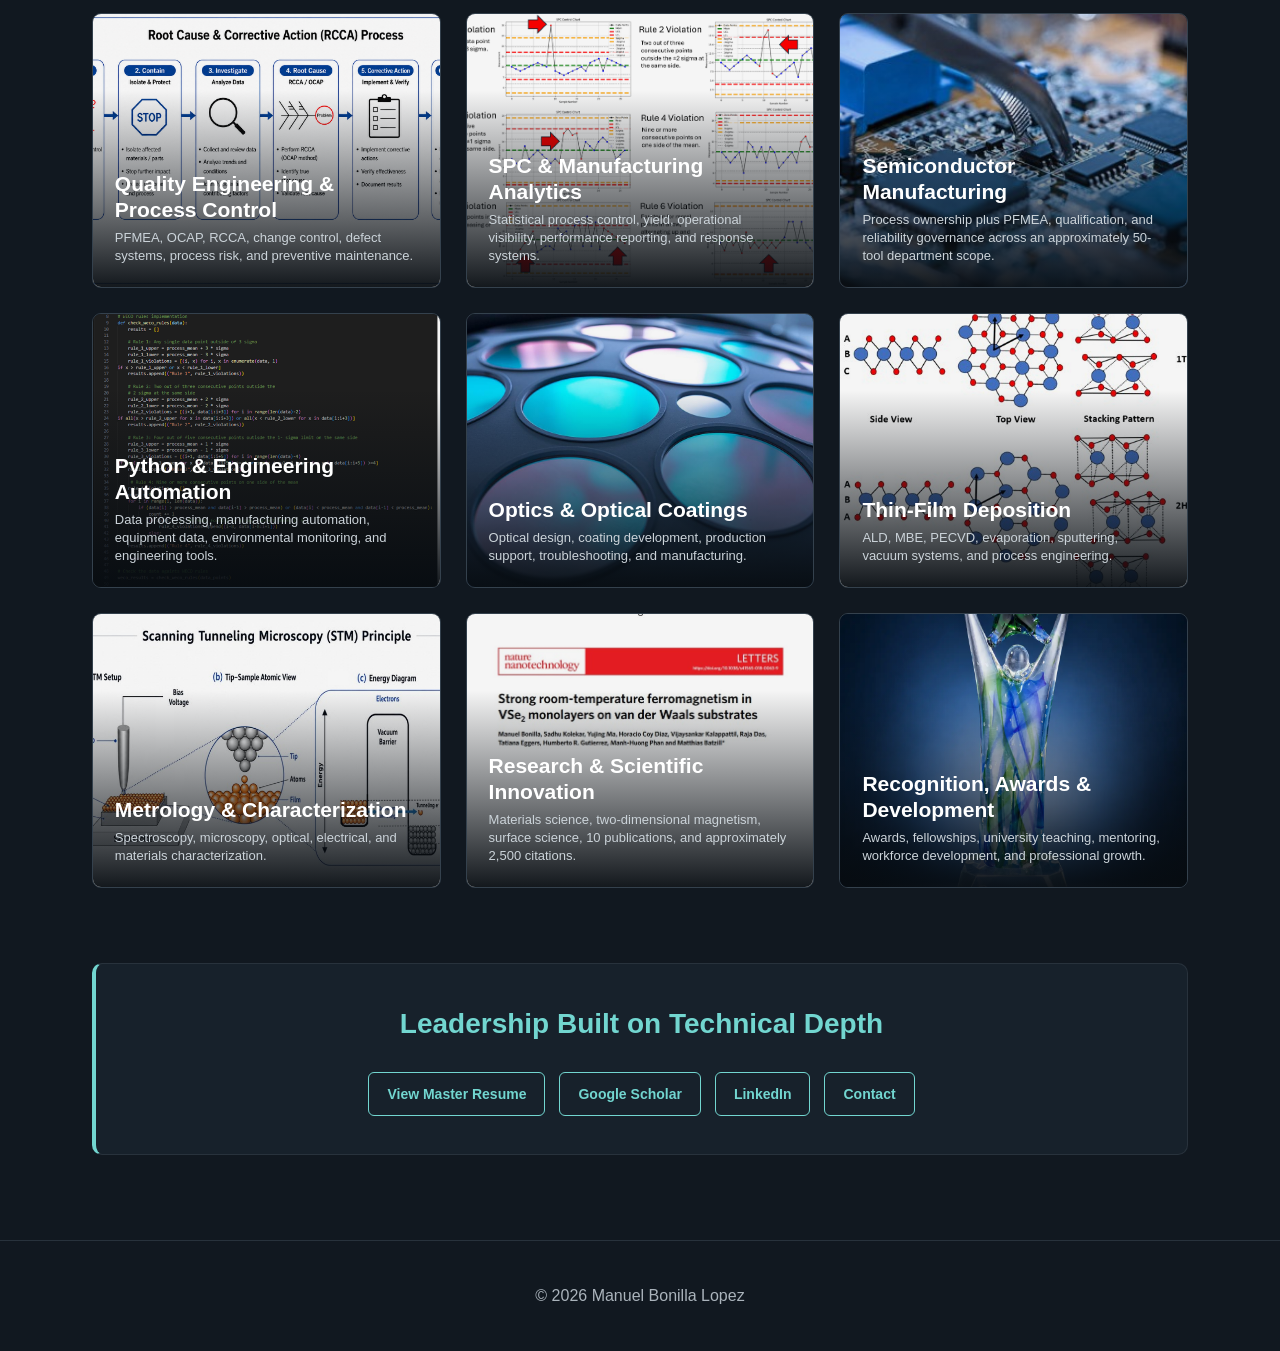
==== commit 3a5fabf4: "Update index.html" ====
--- a/index.html
+++ b/index.html
@@ -866,7 +866,7 @@
         </article>
     
         <article class="leadership-card">
-          <div class="eyebrow">Optical Coating Reliability</div>
+          <div class="eyebrow">Manufacturing System Stabilization</div>
           <h3>Achieved seven consecutive months without a failed or defective coating run</h3>
           <p>
             Within three months, stabilized approximately five oxide-coating systems
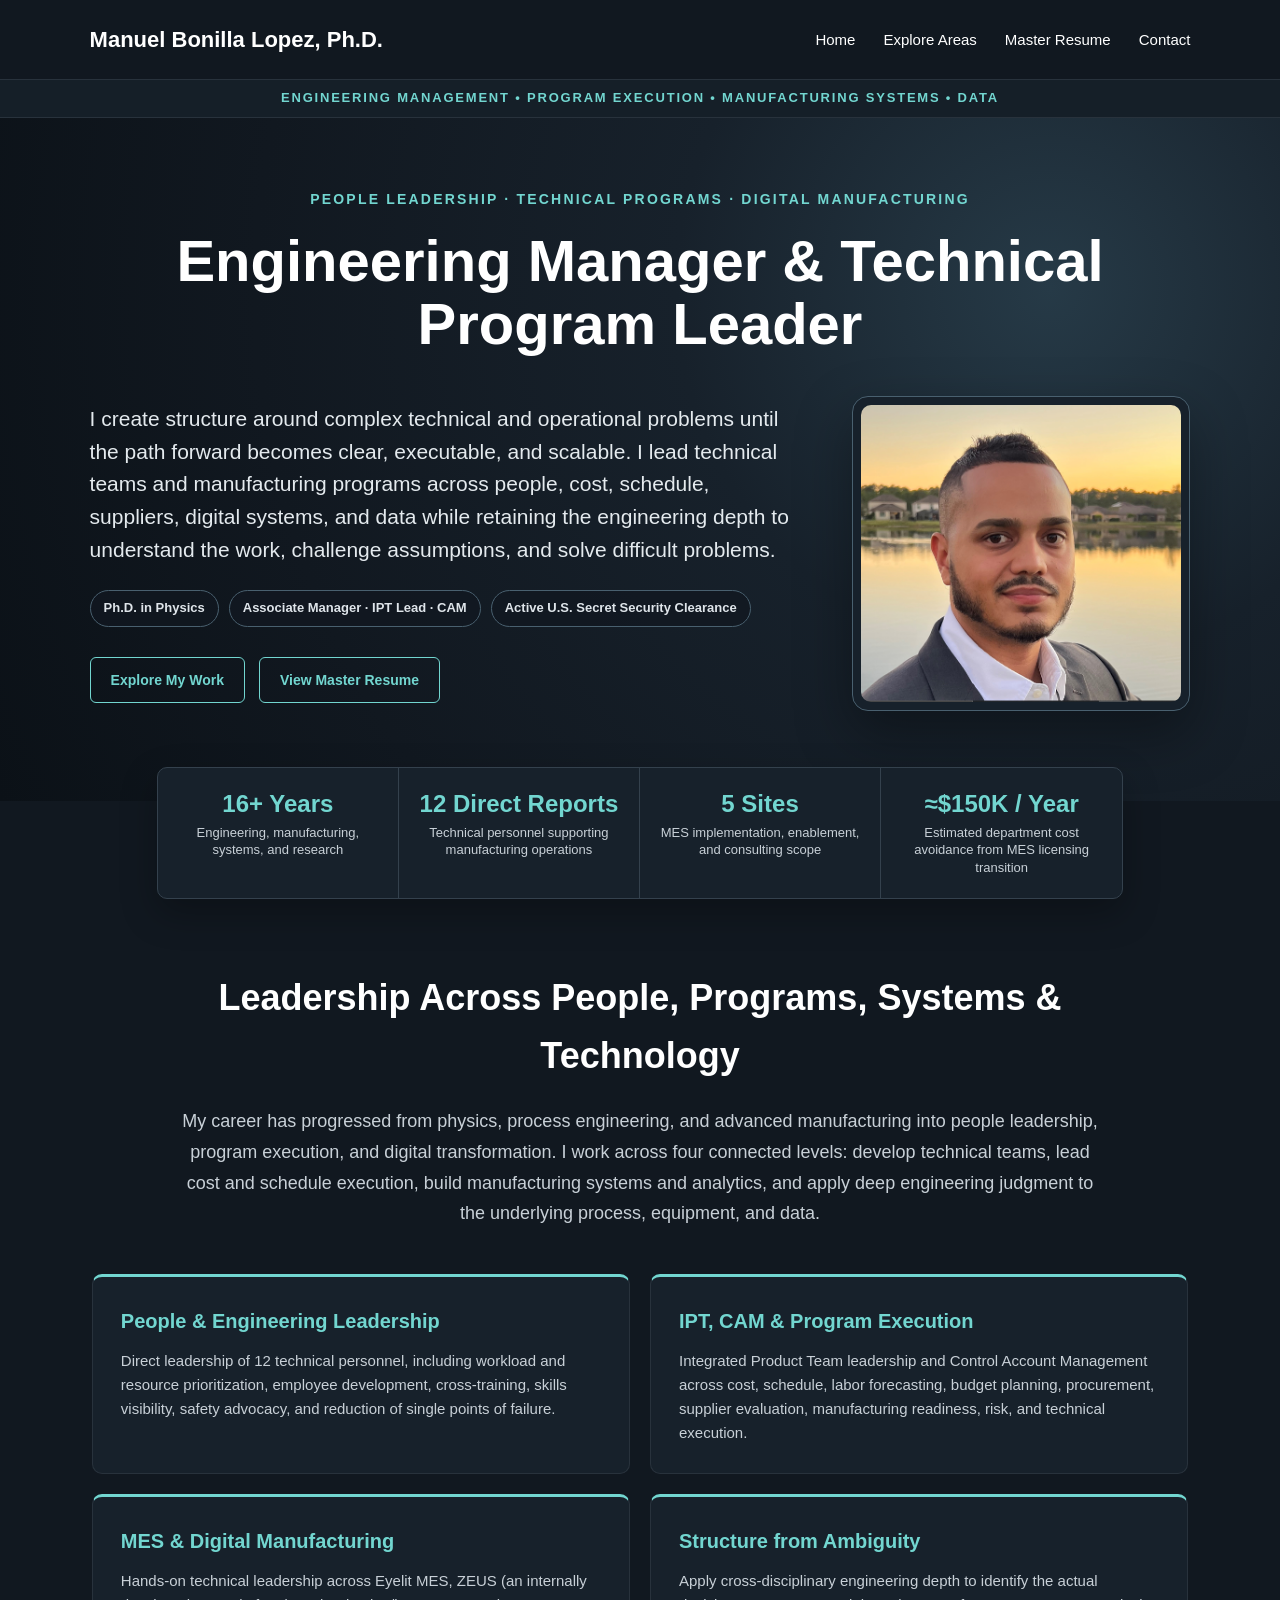
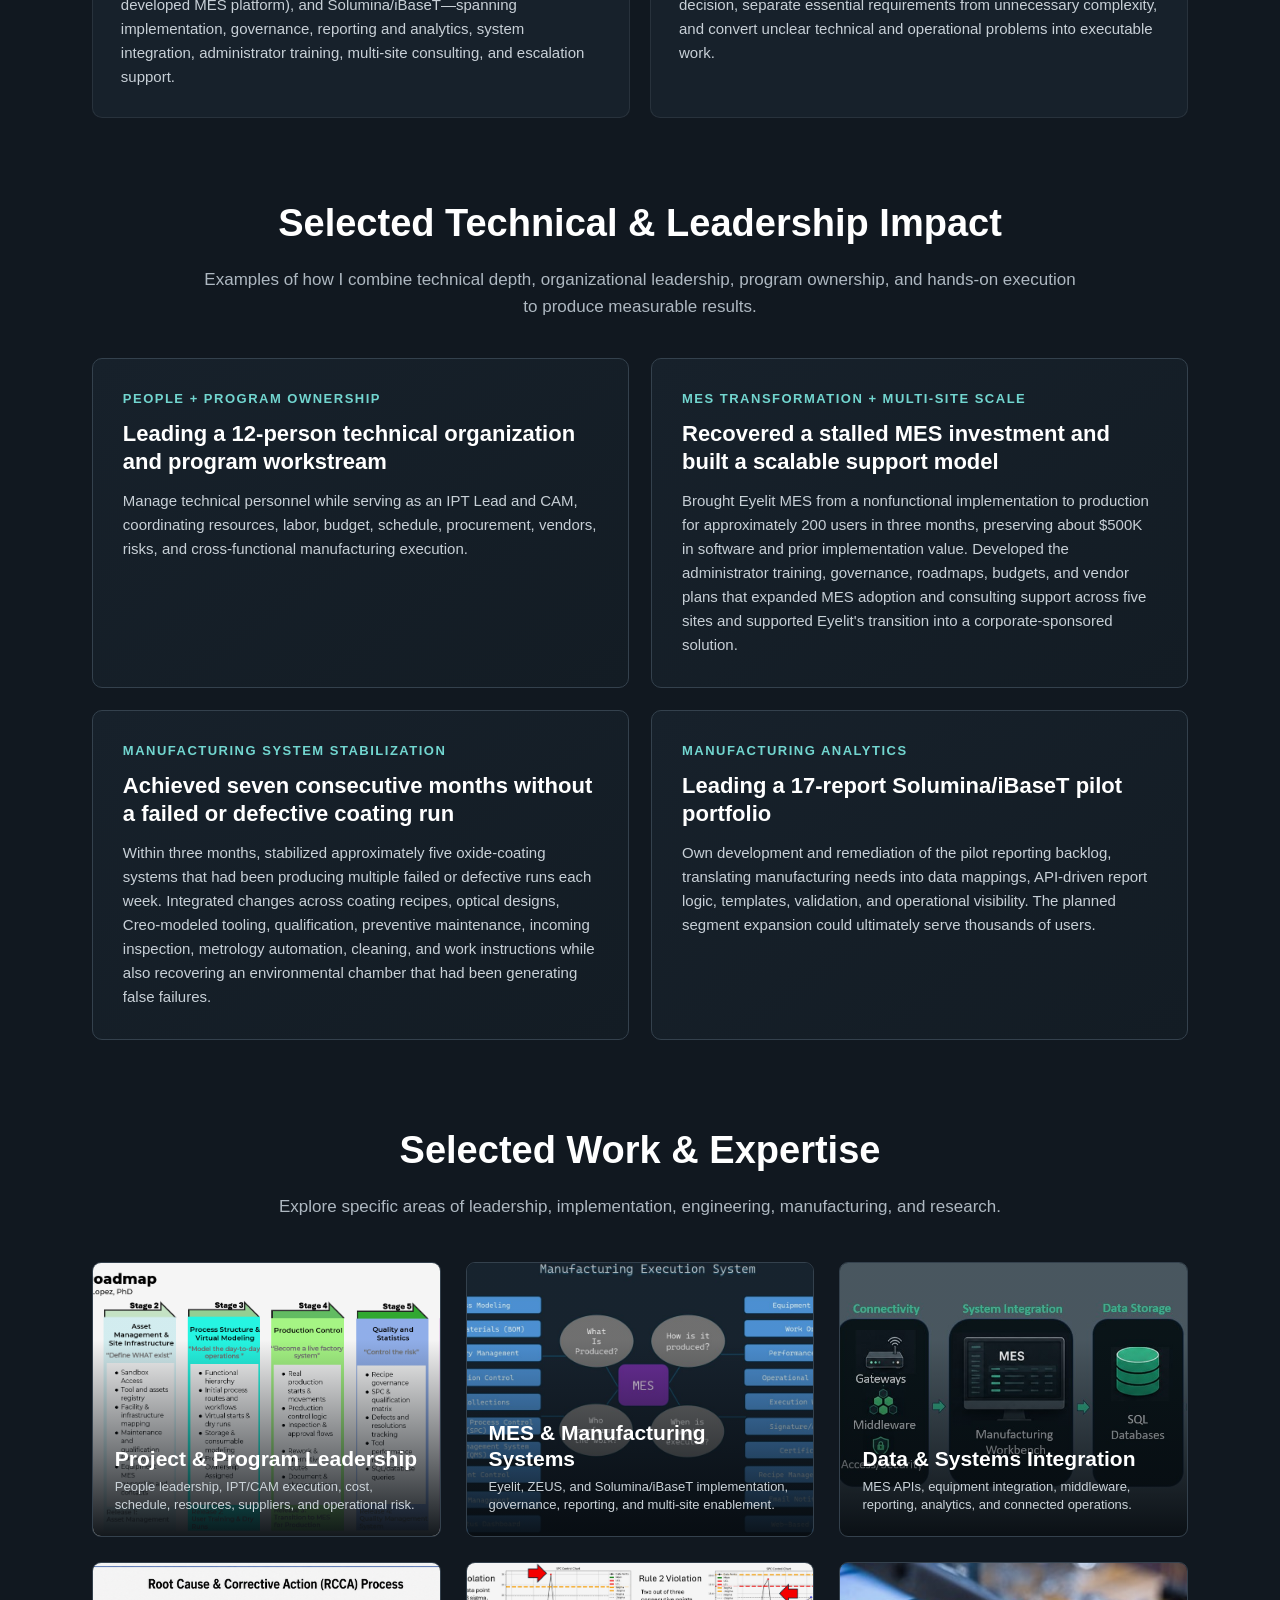
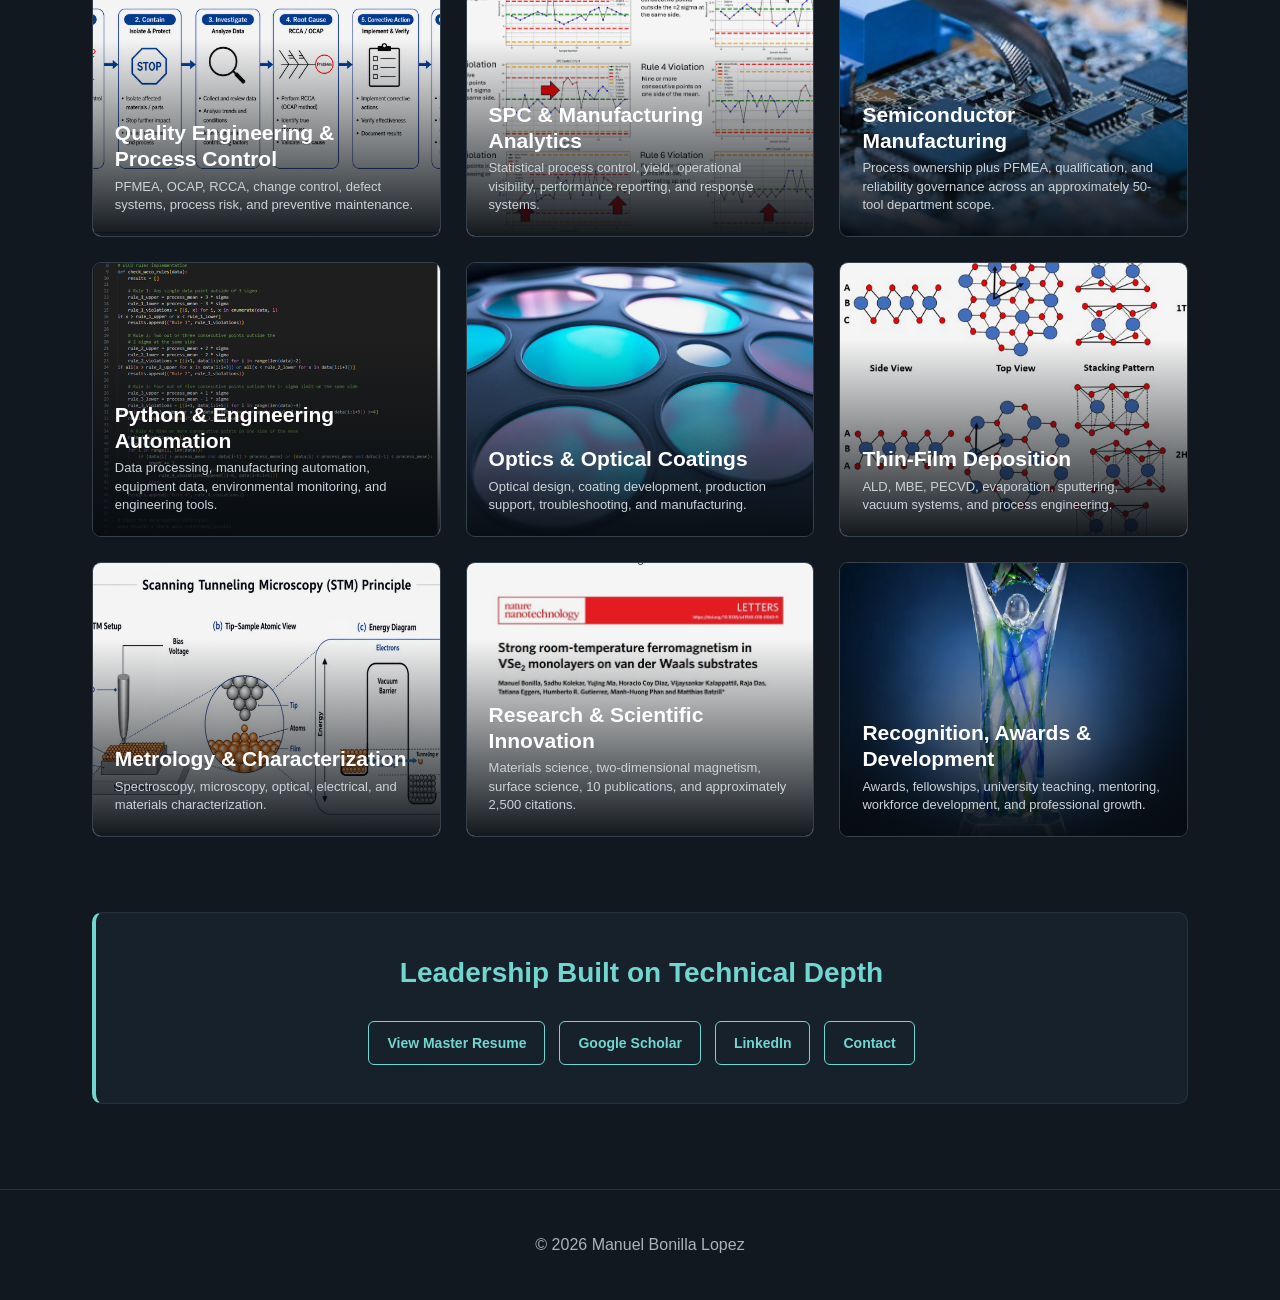
==== commit a82974fe: "Update index.html" ====
--- a/index.html
+++ b/index.html
@@ -831,7 +831,7 @@
     <!-- =========================================================
          SELECTED LEADERSHIP IMPACT
     ========================================================= -->
-###
+
     <section class="leadership-impact" aria-labelledby="leadership-impact-title">
       <div class="section-heading">
         <h2 id="leadership-impact-title">Selected Technical &amp; Leadership Impact</h2>
@@ -890,7 +890,7 @@
         </article>
       </div>
     </section>
-###
+
     <!-- =========================================================
          WORK & EXPERTISE
     ========================================================= -->
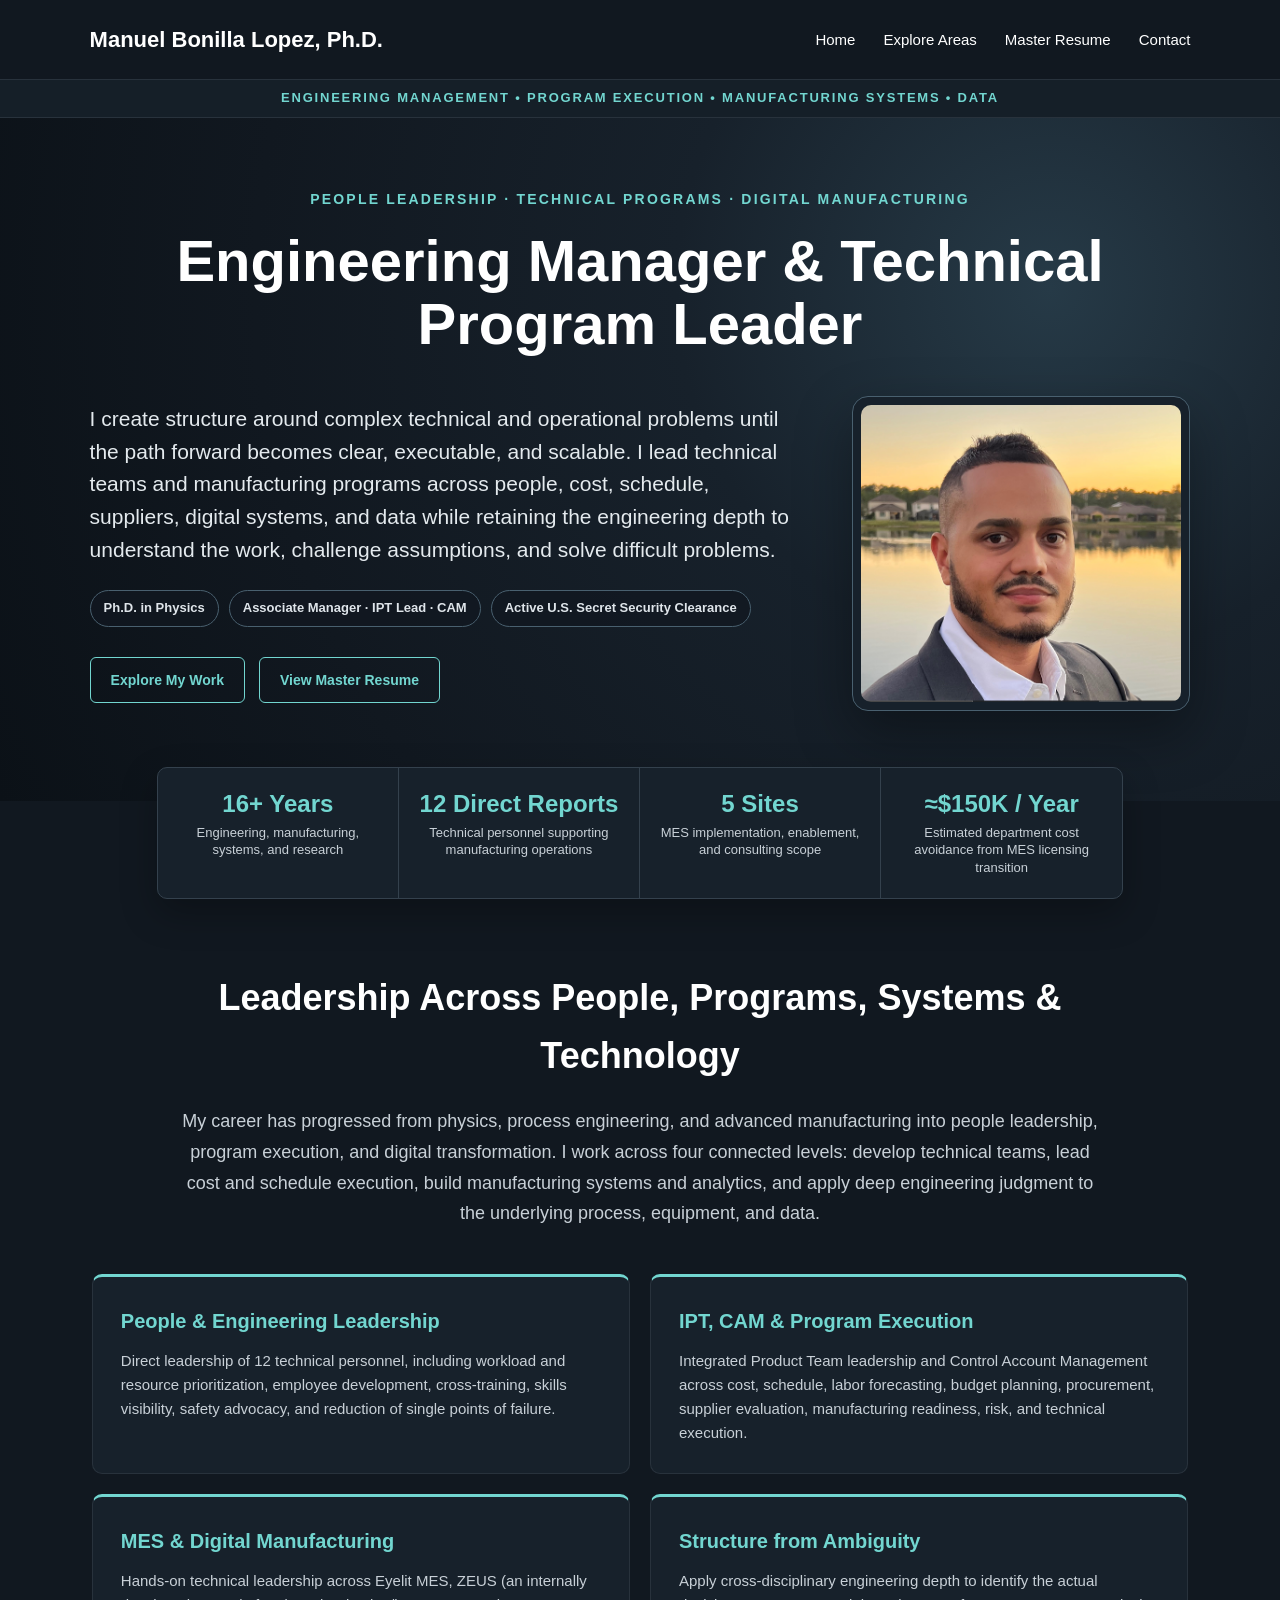
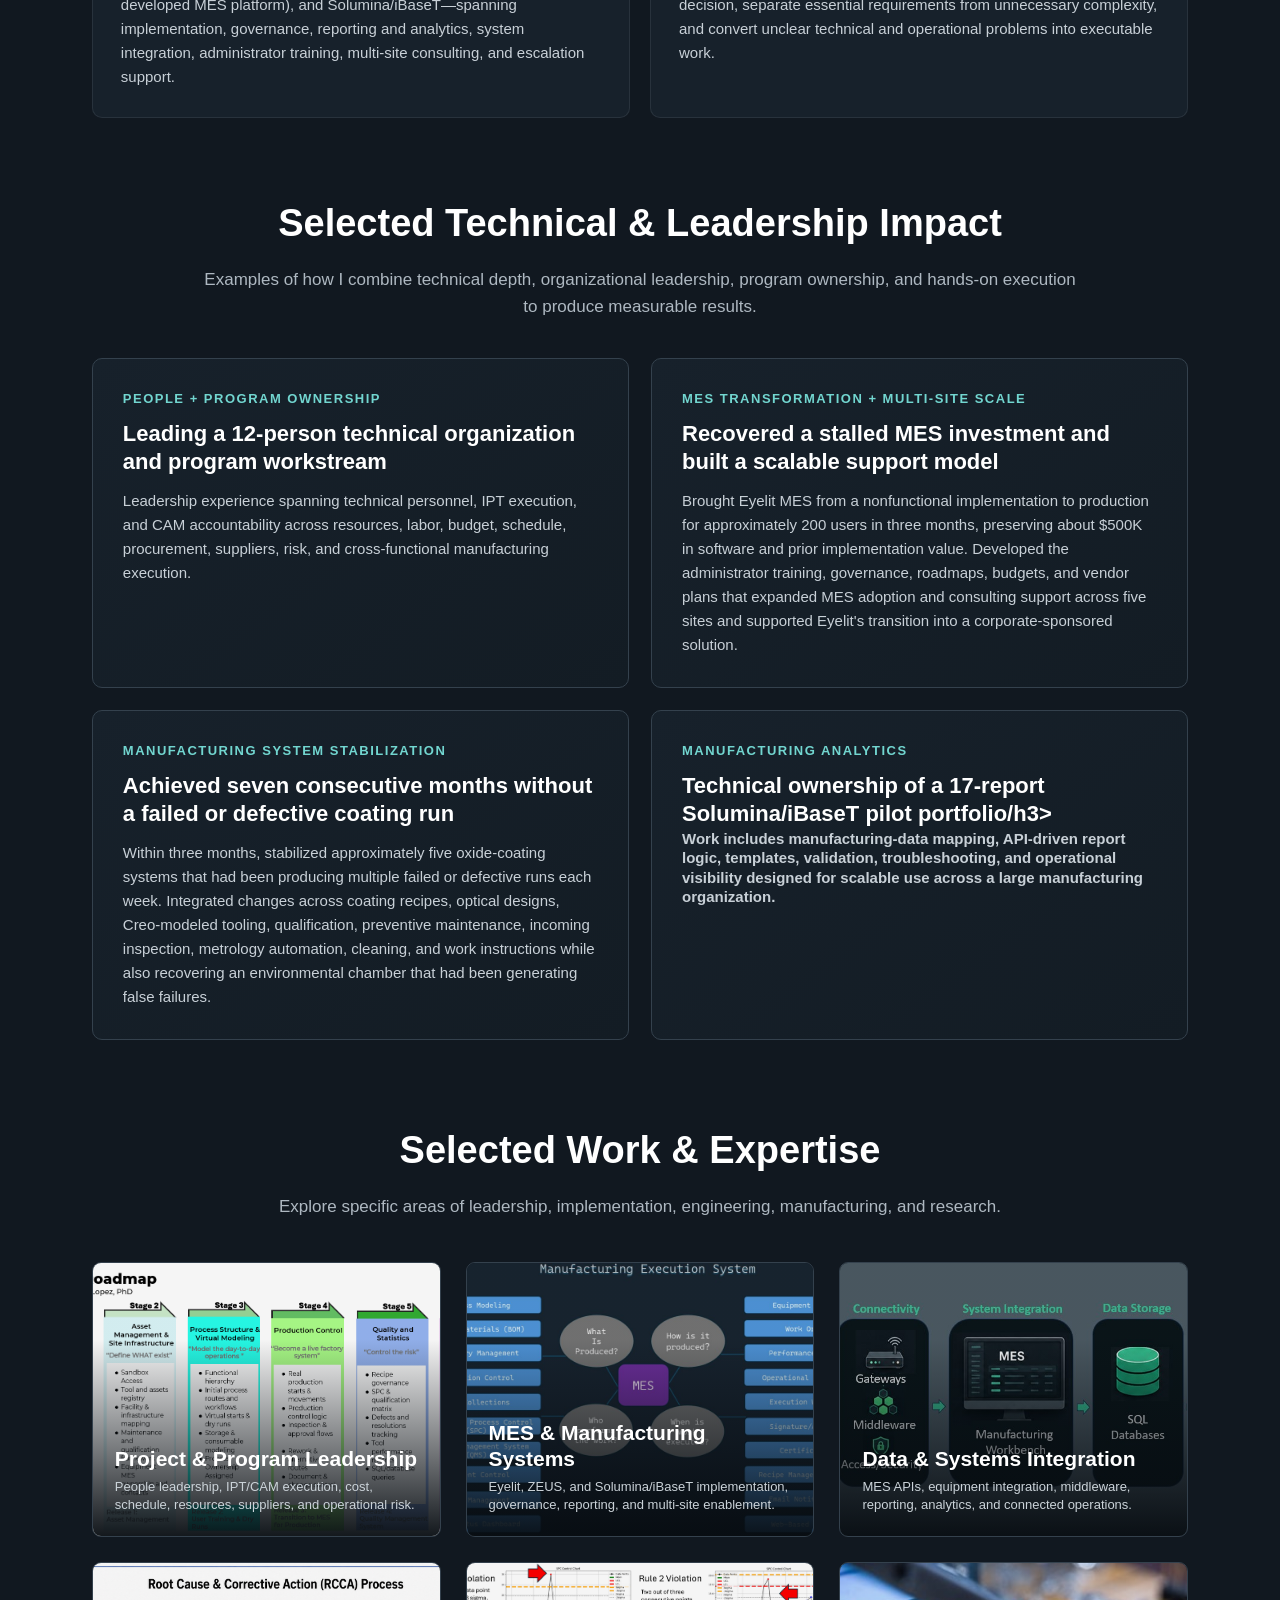
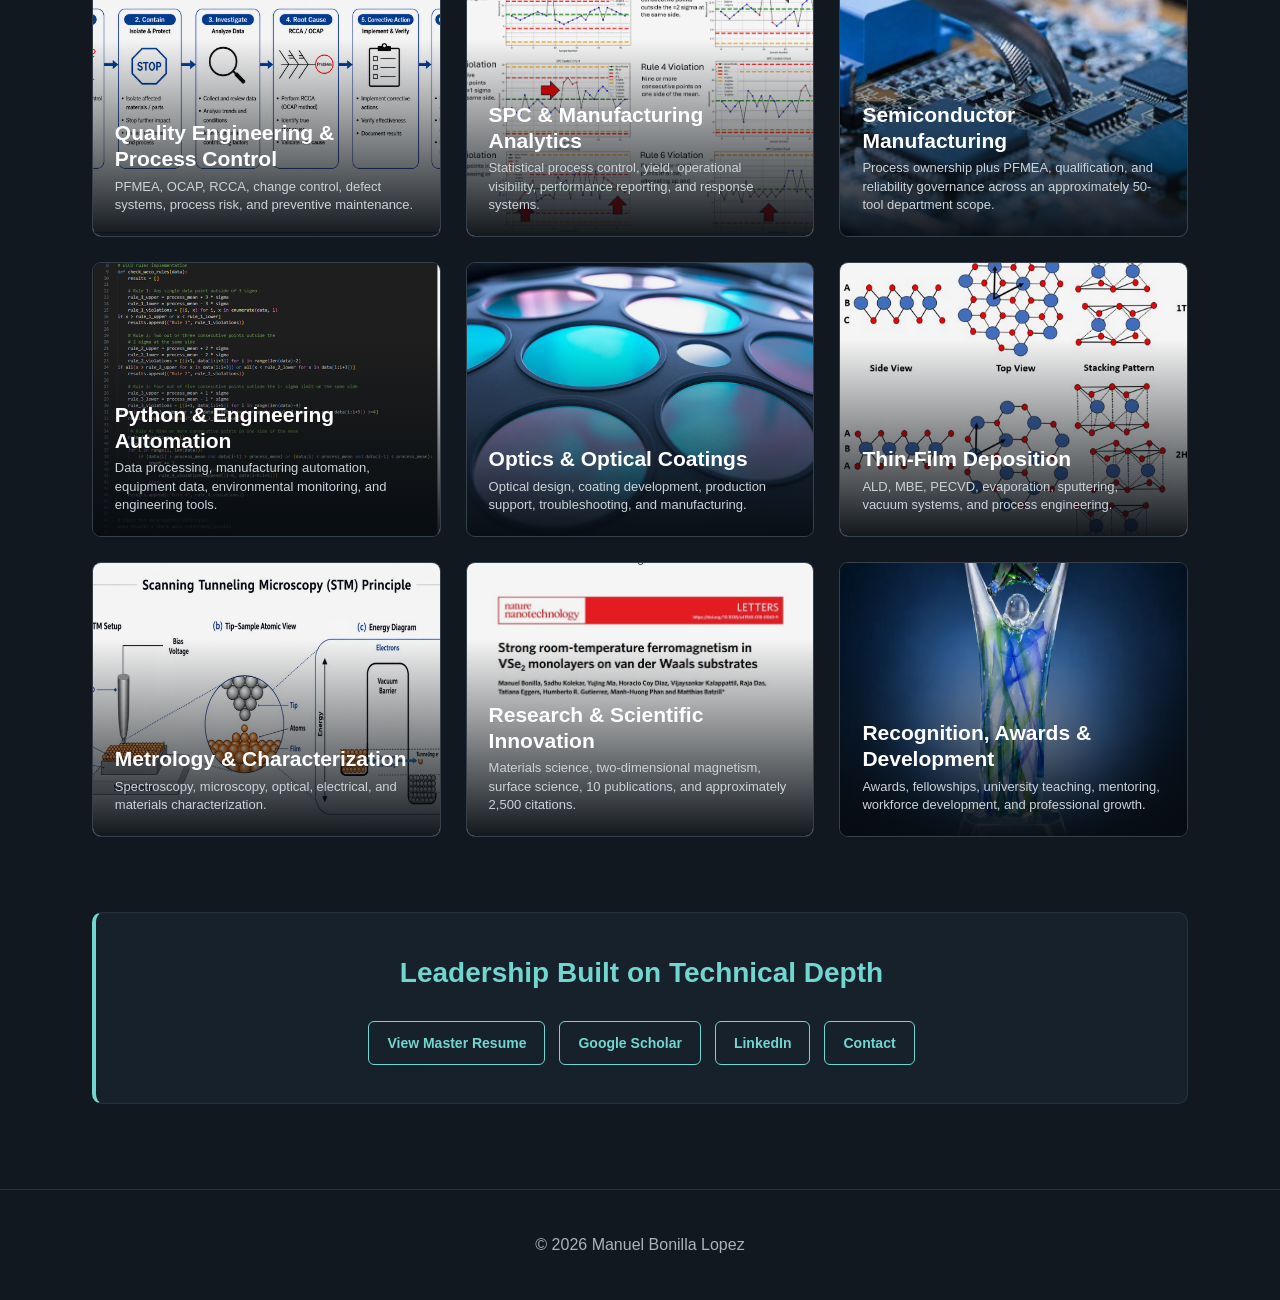
==== commit 9cc7eac1: "Update index.html" ====
--- a/index.html
+++ b/index.html
@@ -846,9 +846,8 @@
           <div class="eyebrow">People + Program Ownership</div>
           <h3>Leading a 12-person technical organization and program workstream</h3>
           <p>
-            Manage technical personnel while serving as an IPT Lead and CAM,
-            coordinating resources, labor, budget, schedule, procurement, vendors,
-            risks, and cross-functional manufacturing execution.
+            Leadership experience spanning technical personnel, IPT execution, and CAM accountability across resources,
+            labor, budget, schedule, procurement, suppliers, risk, and cross-functional manufacturing execution.
           </p>
         </article>
     
@@ -880,12 +879,11 @@
     
         <article class="leadership-card">
           <div class="eyebrow">Manufacturing Analytics</div>
-          <h3>Leading a 17-report Solumina/iBaseT pilot portfolio</h3>
+          <h3>Technical ownership of a 17-report Solumina/iBaseT pilot portfolio/h3>
           <p>
-            Own development and remediation of the pilot reporting backlog,
-            translating manufacturing needs into data mappings, API-driven report
-            logic, templates, validation, and operational visibility. The planned
-            segment expansion could ultimately serve thousands of users.
+      Work includes manufacturing-data mapping, API-driven report logic, templates, validation, 
+            troubleshooting, and operational visibility designed for scalable use across 
+            a large manufacturing organization.
           </p>
         </article>
       </div>
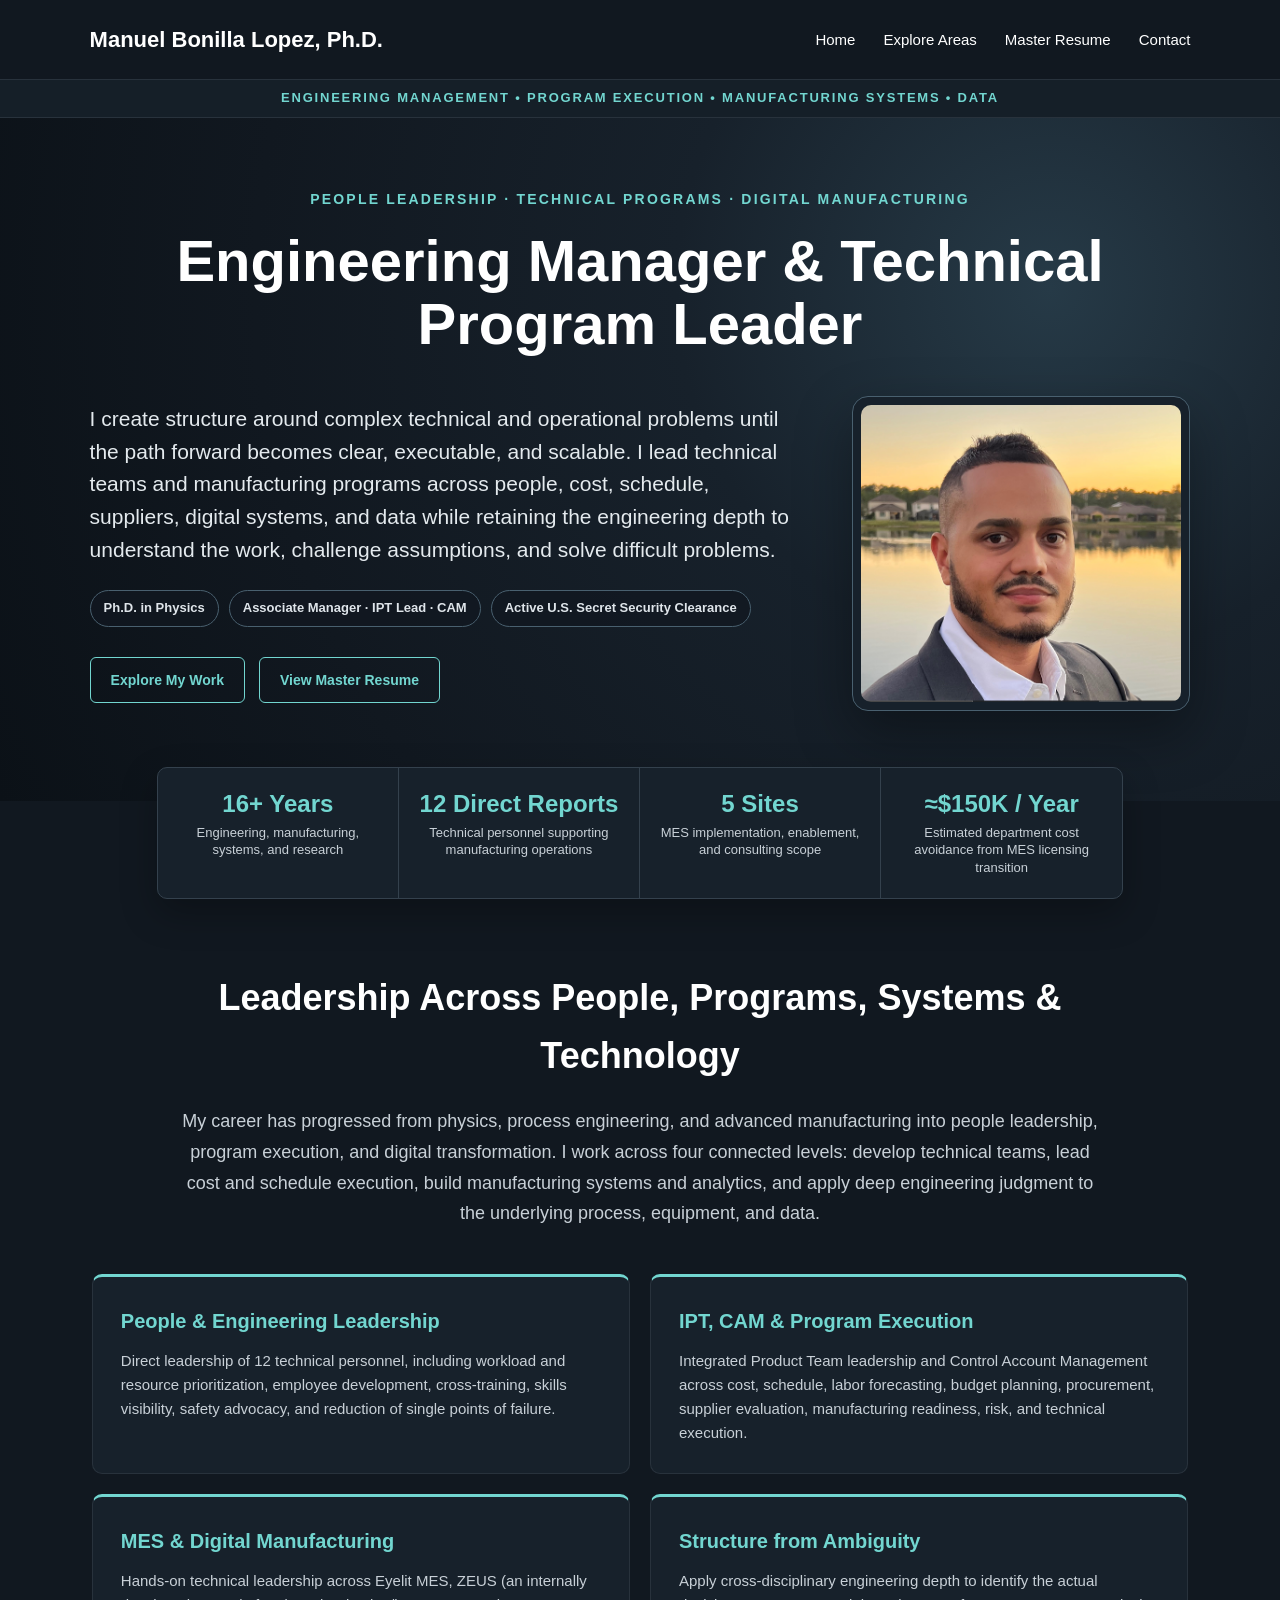
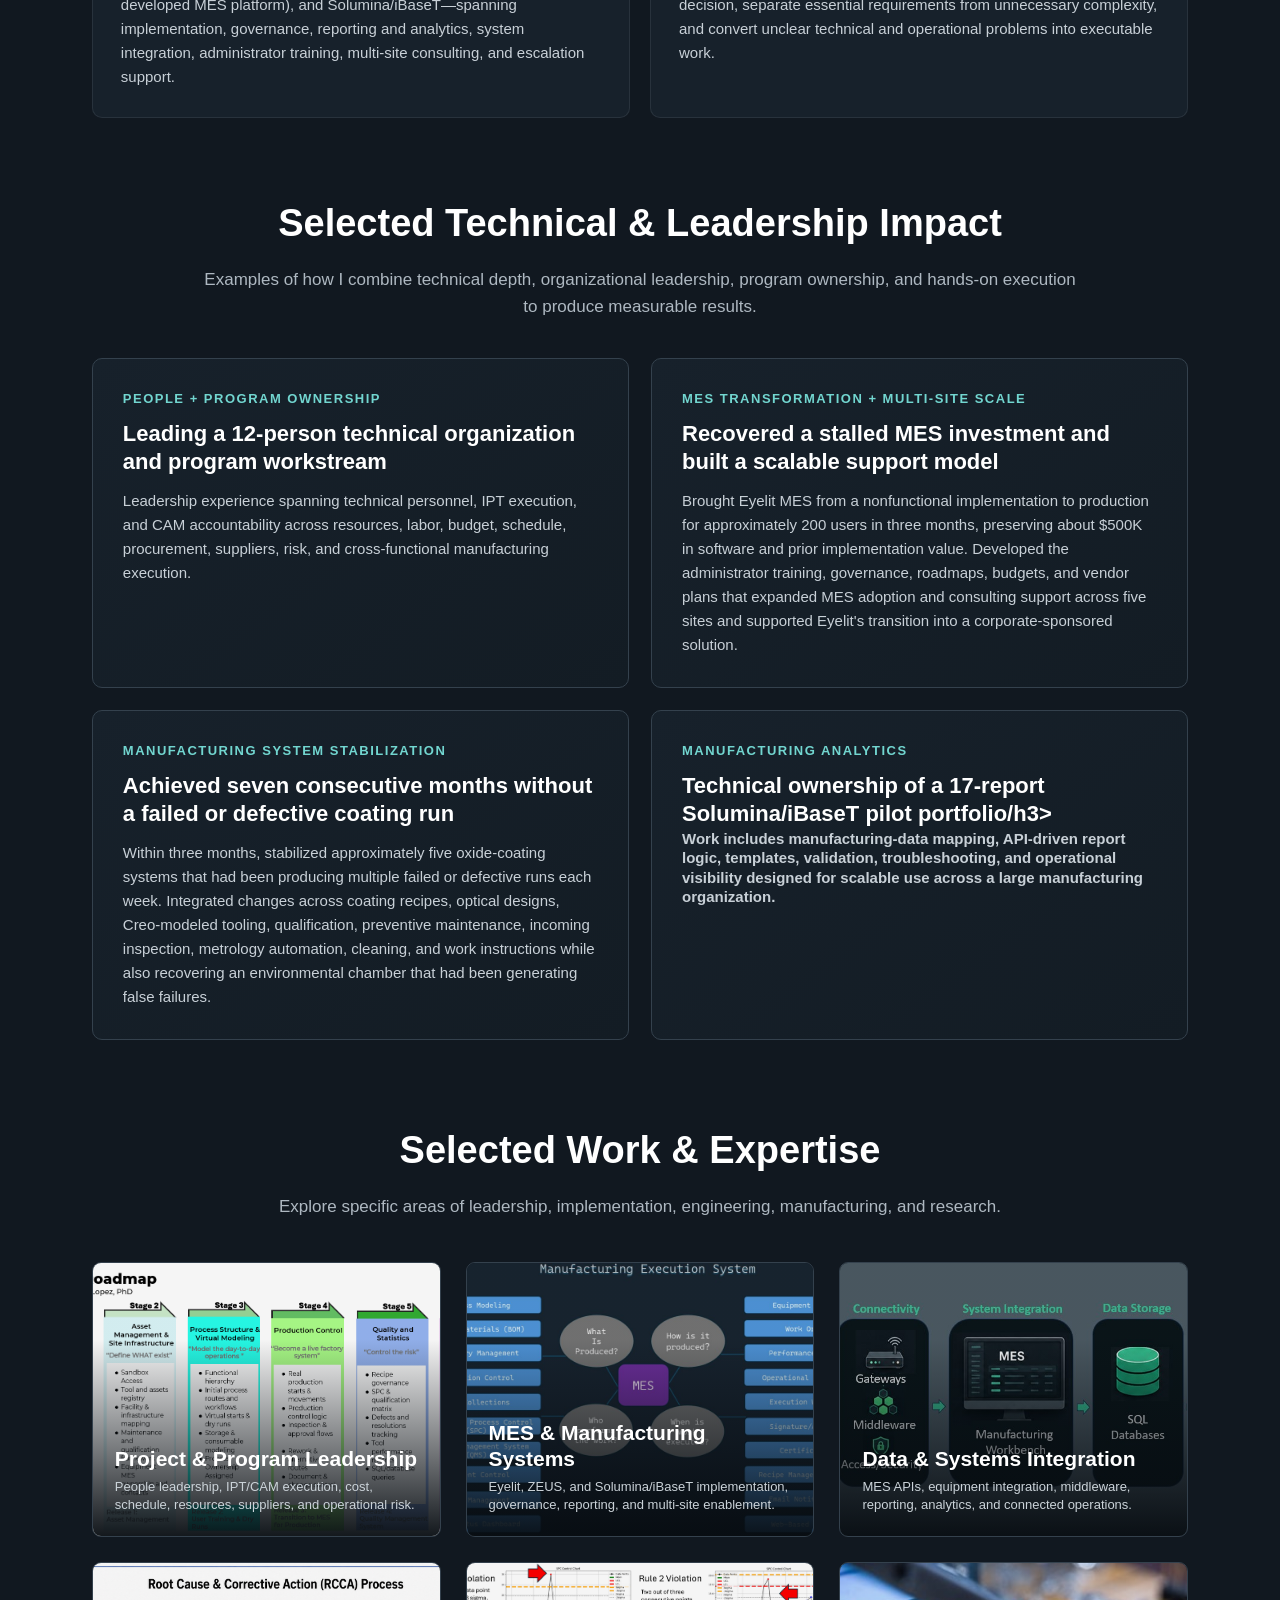
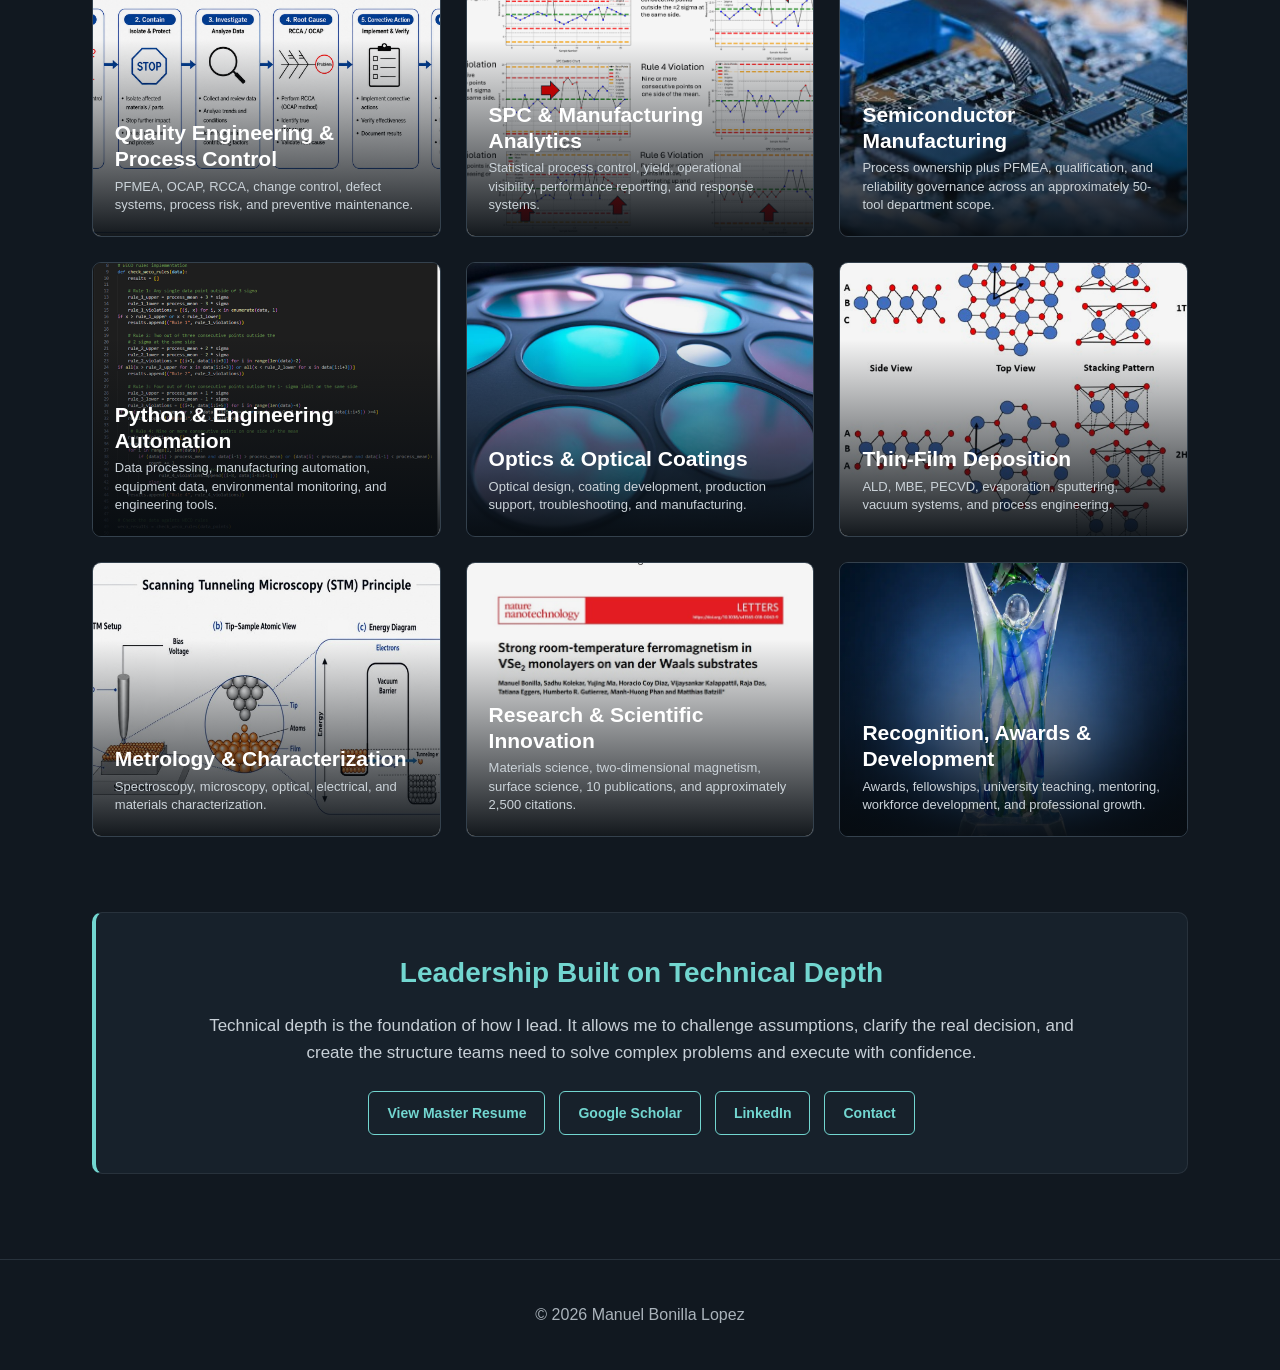
==== commit aaf8d588: "Update index.html" ====
--- a/index.html
+++ b/index.html
@@ -1009,7 +1009,7 @@
       <h2>Leadership Built on Technical Depth</h2>
 
       <p>
-        <Technical depth is the foundation of how I lead. It allows me to challenge assumptions,
+        Technical depth is the foundation of how I lead. It allows me to challenge assumptions,
           clarify the real decision, and create the structure teams need to solve complex problems and 
           execute with confidence.
       </p>
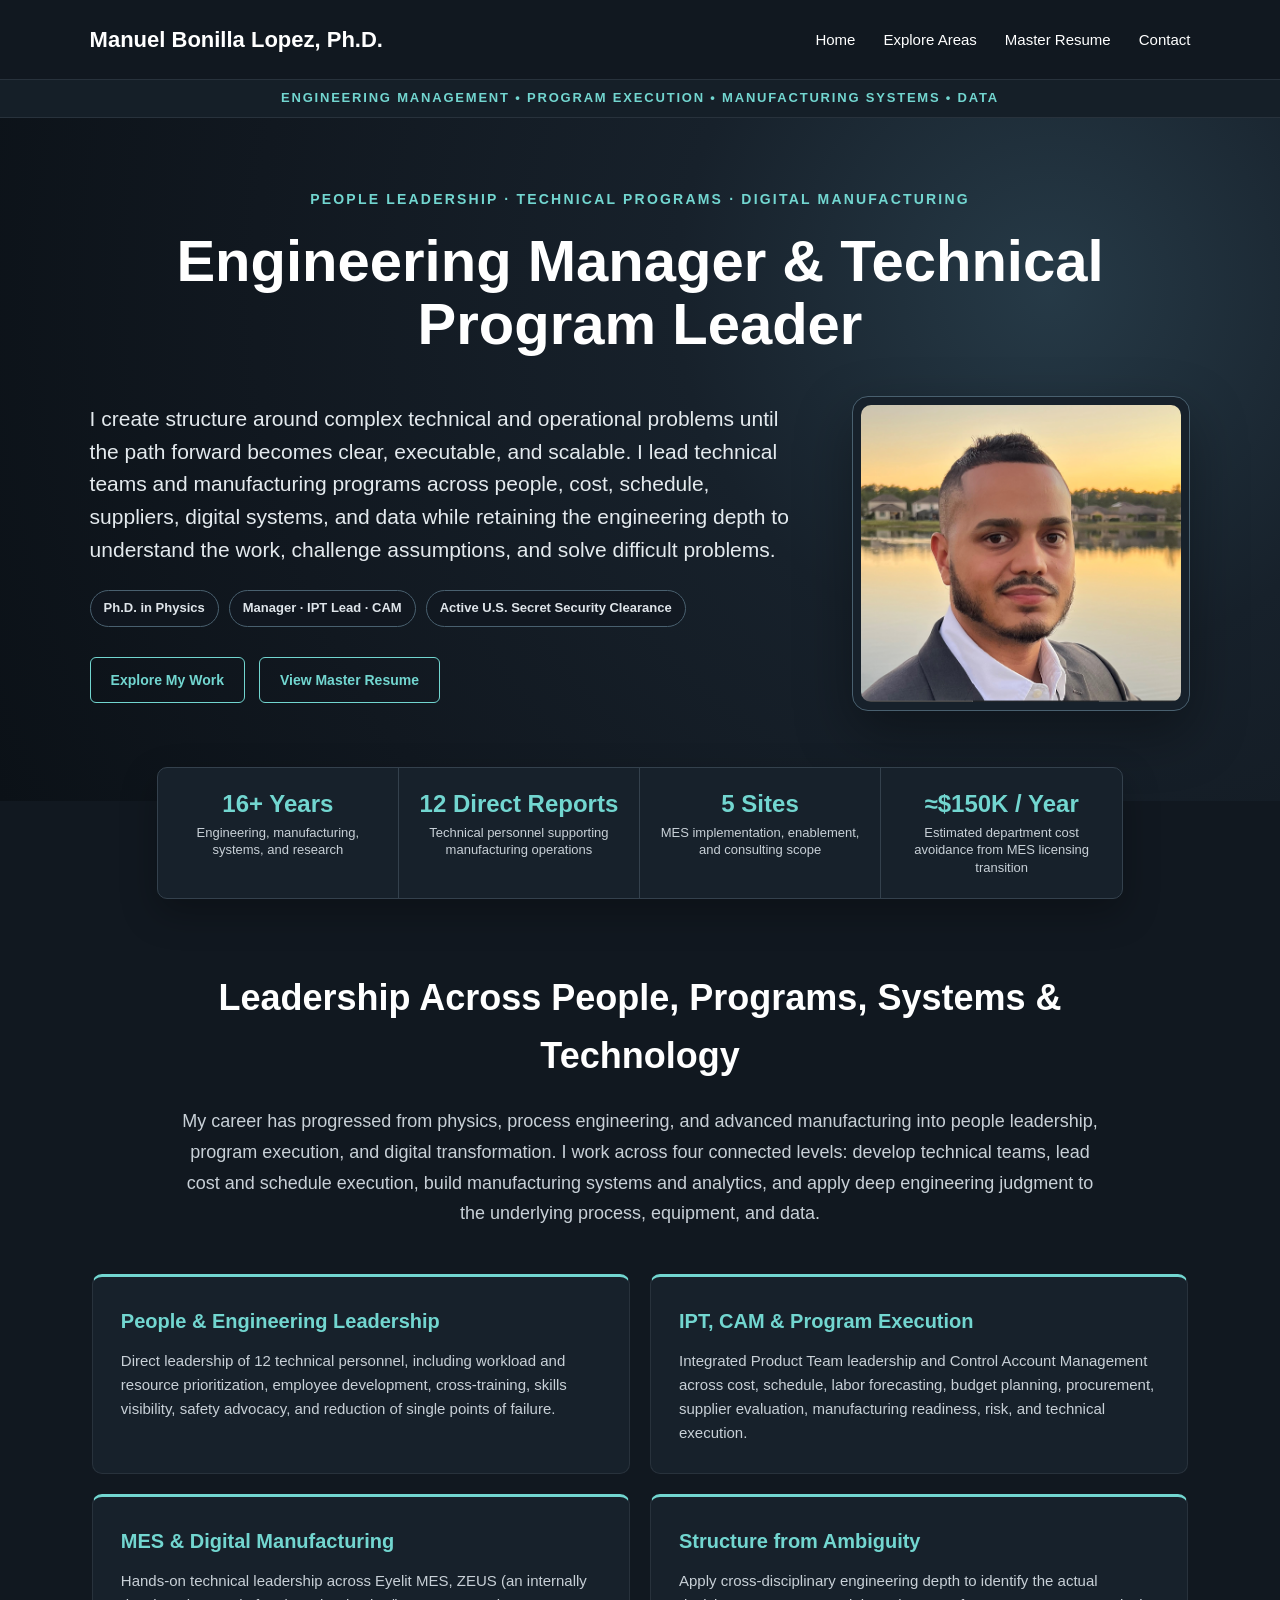
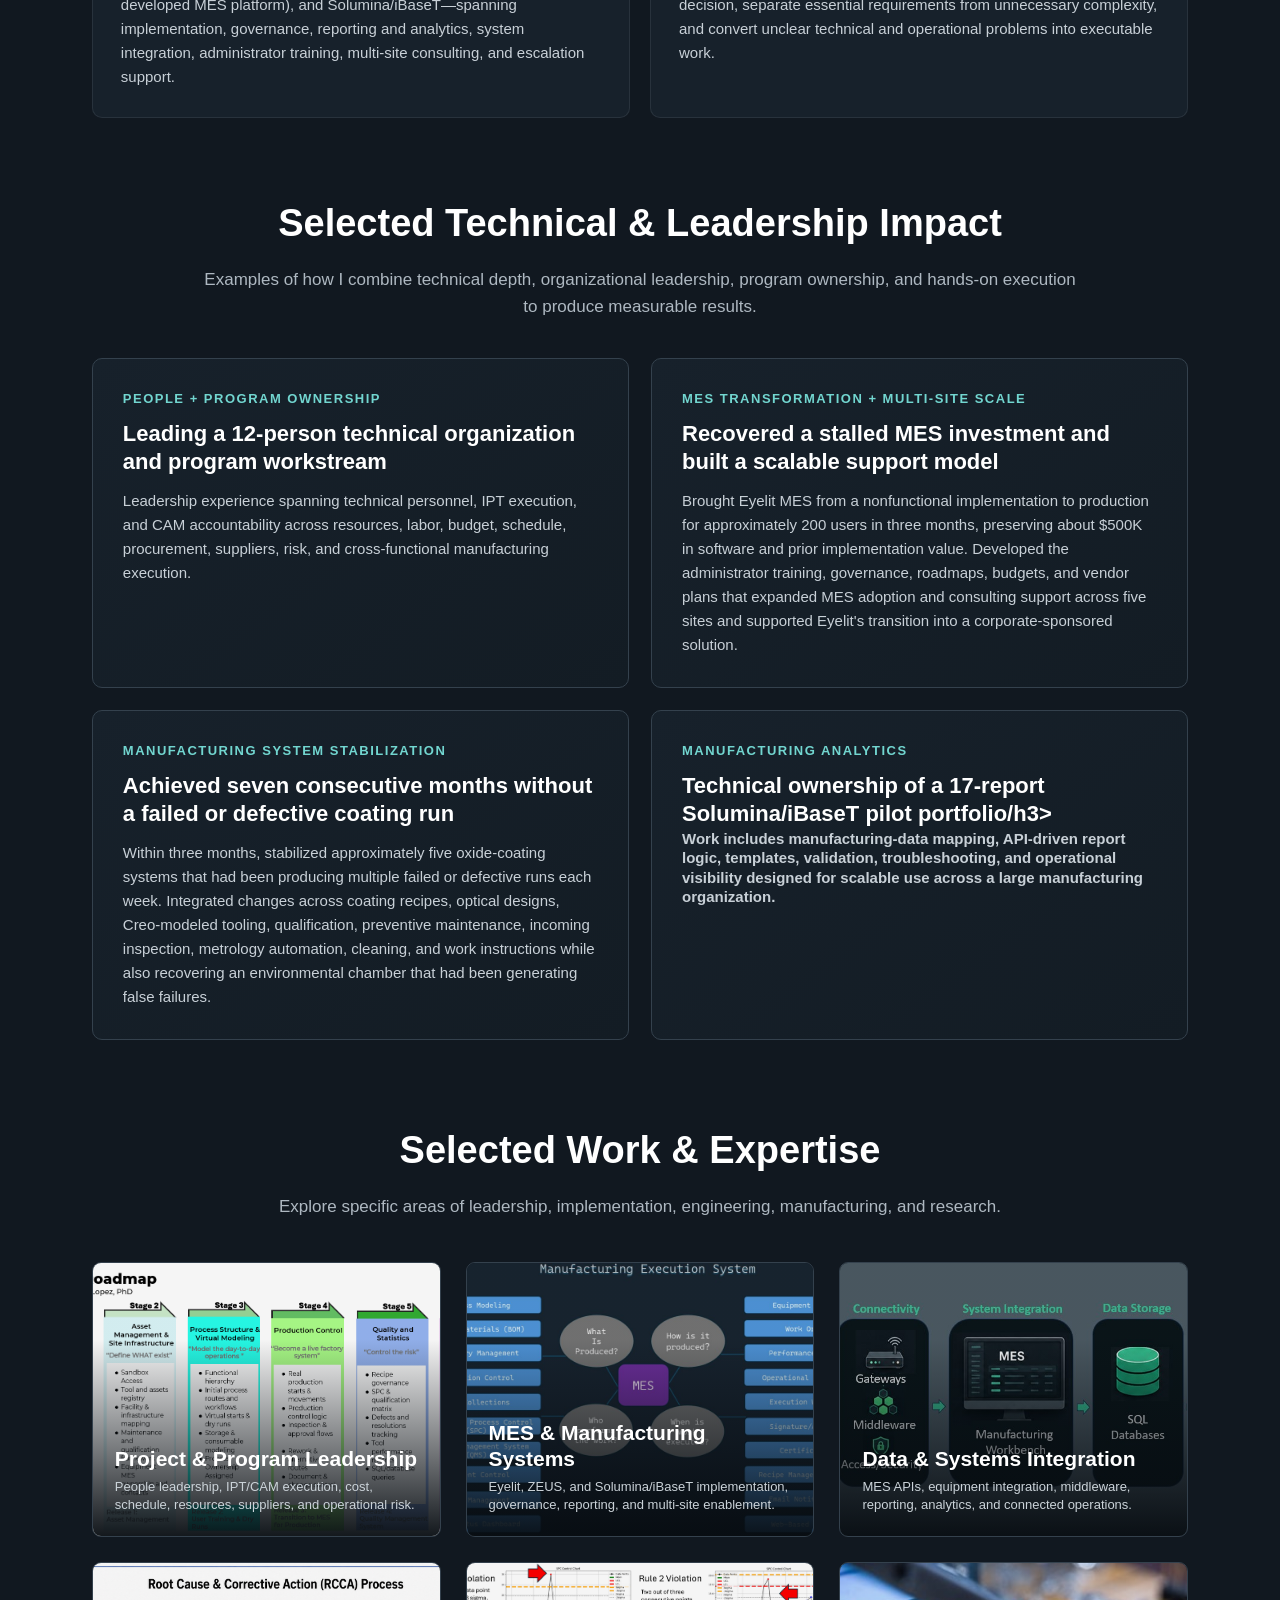
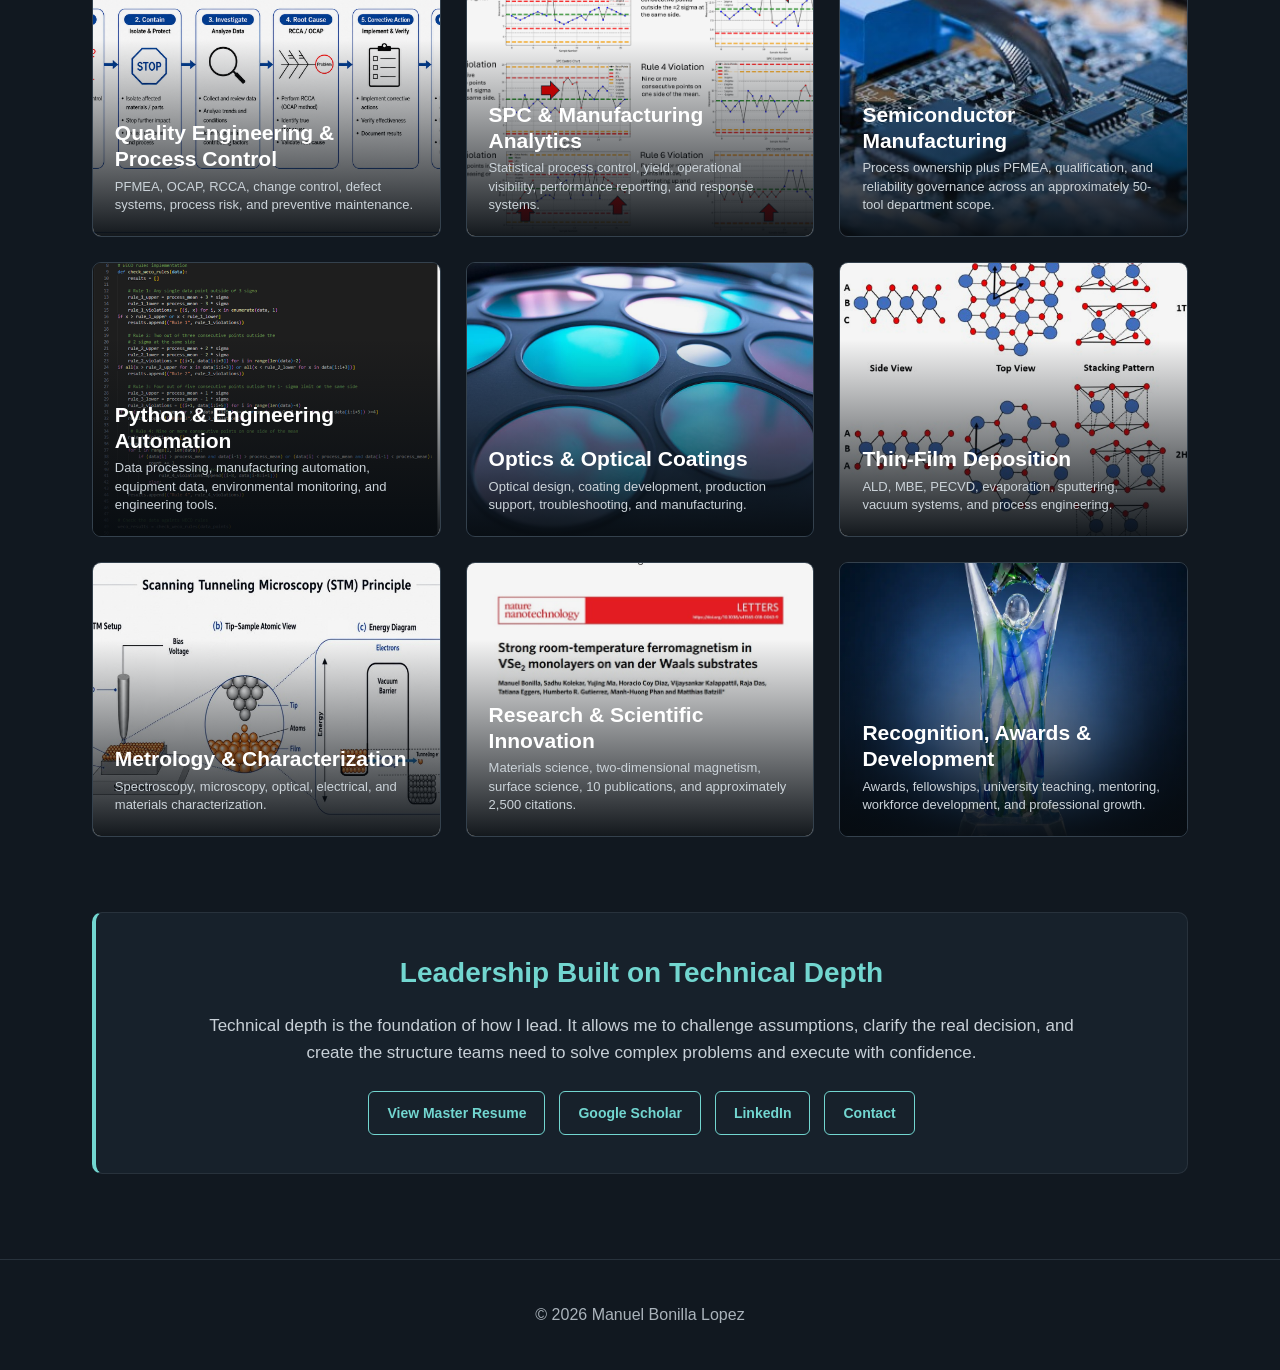
==== commit 43ae8719: "Update index.html" ====
--- a/index.html
+++ b/index.html
@@ -722,7 +722,7 @@
 
           <div class="hero-credentials" aria-label="Professional credentials">
             <span>Ph.D. in Physics</span>
-            <span>Associate Manager · IPT Lead · CAM</span>
+            <span>Manager · IPT Lead · CAM</span>
             <span>Active U.S. Secret Security Clearance</span>
           </div>
 
